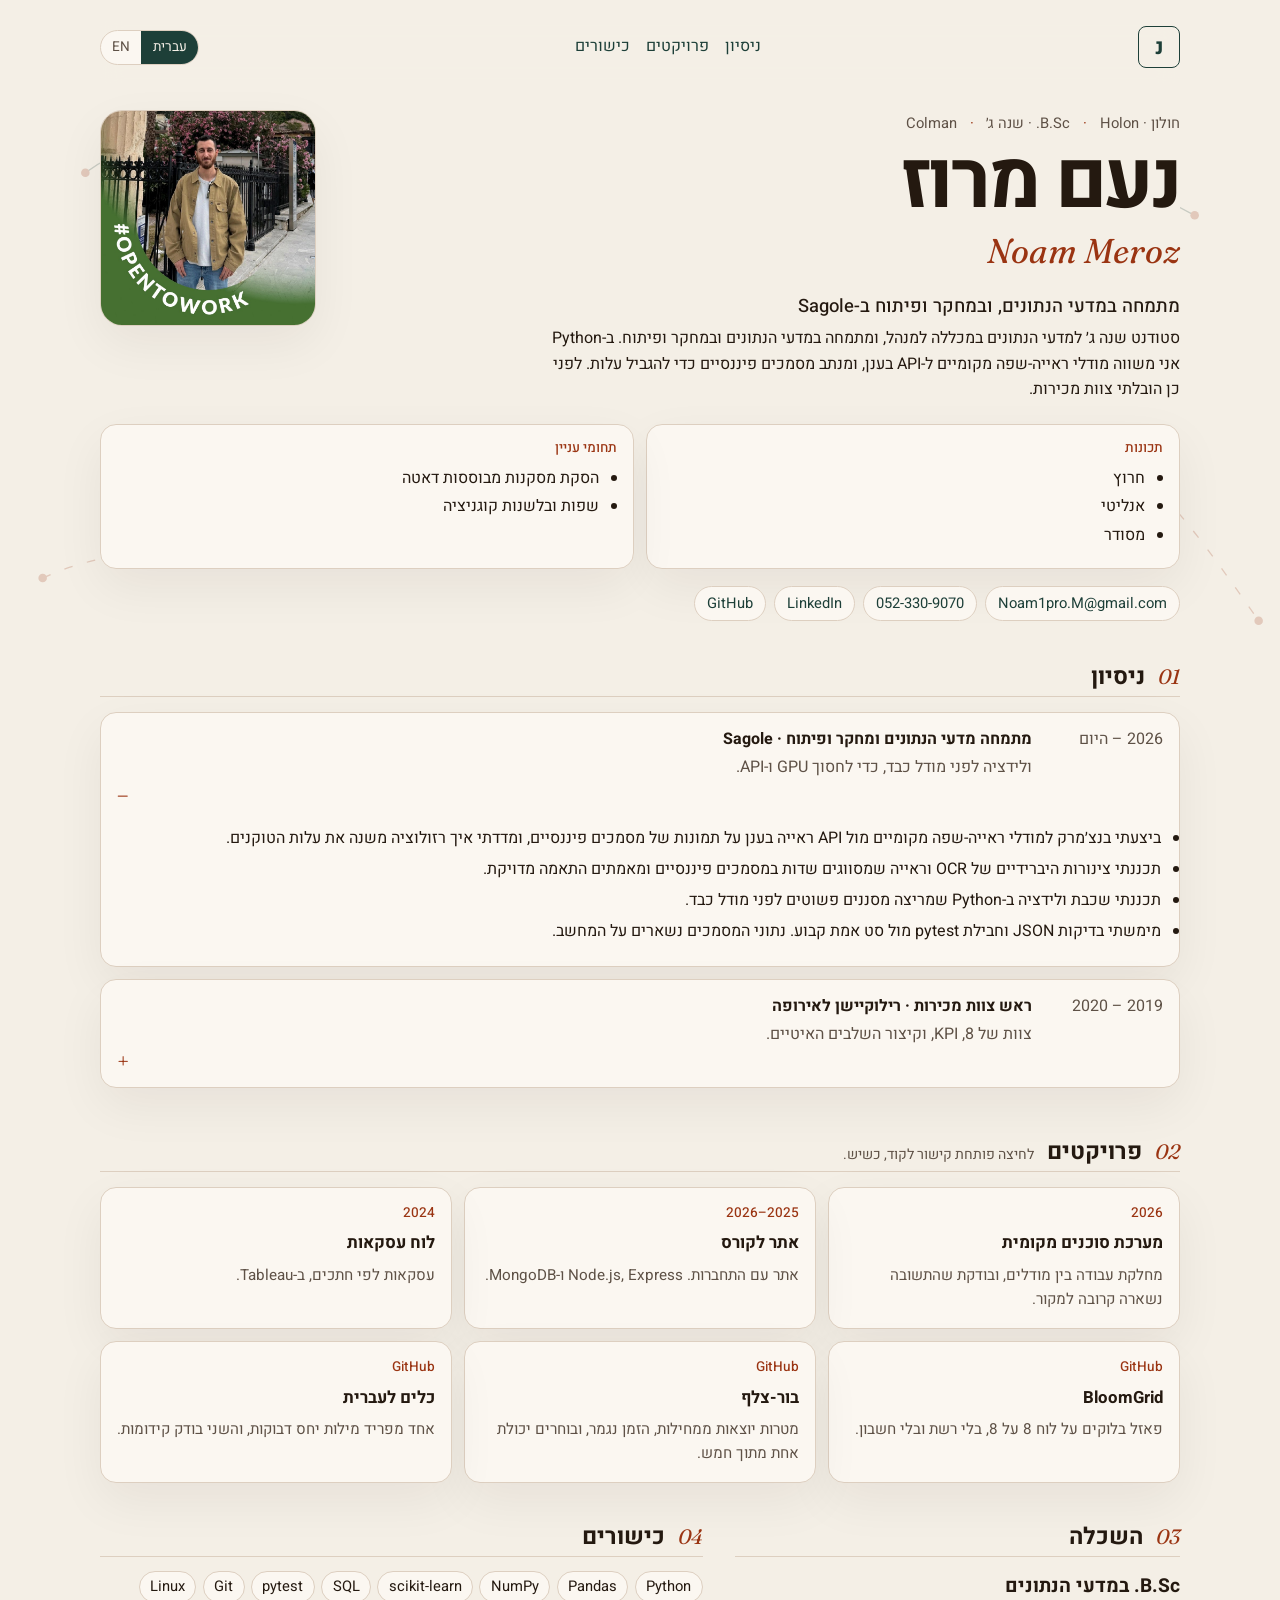
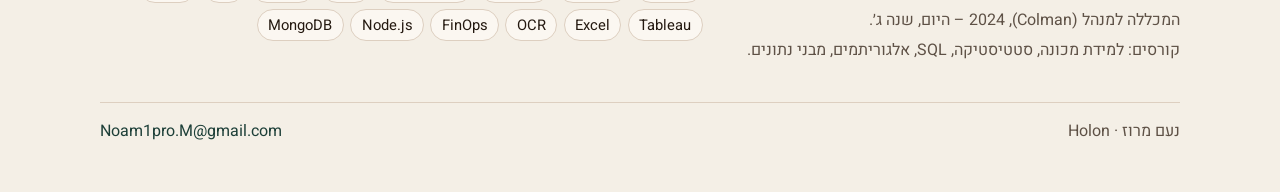
==== index.html @ d0cc4f6e "Say what each project is, in one plain sentence. Co-authored-by: Cursor <cursoragent@cursor.com>" ====
<!DOCTYPE html>
<html lang="he" dir="rtl">
<head>
  <meta charset="utf-8">
  <meta name="viewport" content="width=device-width, initial-scale=1">
  <title>נעם מרוז · Noam Meroz</title>
  <meta name="description" content="נעם מרוז, סטודנט שנה ג׳ למדעי הנתונים במכללה למנהל. מתמחה במדעי הנתונים ובמחקר ופיתוח ב-Sagole.">
  <link rel="preconnect" href="https://fonts.googleapis.com">
  <link rel="preconnect" href="https://fonts.gstatic.com" crossorigin>
  <link href="https://fonts.googleapis.com/css2?family=Fraunces:ital,opsz,wght@0,9..144,560;0,9..144,680;1,9..144,520&family=Heebo:wght@400;500;700&display=swap" rel="stylesheet">
  <link rel="stylesheet" href="site.css?v=11">
</head>
<body>
  <svg class="field" viewBox="0 0 1200 800" aria-hidden="true">
    <g fill="none" stroke="#1d3f38" stroke-width="1.2">
      <path d="M80 140 C 220 40, 340 220, 520 120 S 860 40, 1120 180"/>
      <path class="flow" d="M40 520 C 260 420, 480 680, 740 500 S 1040 360, 1180 560"/>
      <path d="M180 700 C 360 620, 540 760, 780 640"/>
    </g>
    <g fill="#9a3412">
      <circle cx="80" cy="140" r="4"/>
      <circle cx="520" cy="120" r="5"/>
      <circle cx="1120" cy="180" r="4"/>
      <circle cx="40" cy="520" r="4"/>
      <circle cx="740" cy="500" r="6"/>
      <circle cx="1180" cy="560" r="4"/>
      <circle cx="780" cy="640" r="4"/>
    </g>
  </svg>

  <div class="sheet">
    <header class="top">
      <a class="mark" href="#top" aria-label="נעם מרוז">נ</a>
      <nav>
        <a href="#work" data-he>ניסיון</a>
        <a href="#work" data-en>Experience</a>
        <a href="#projects" data-he>פרויקטים</a>
        <a href="#projects" data-en>Projects</a>
        <a href="#skills" data-he>כישורים</a>
        <a href="#skills" data-en>Skills</a>
      </nav>
      <div class="lang" role="group" aria-label="שפה">
        <button type="button" data-set-lang="he" aria-pressed="true">עברית</button>
        <button type="button" data-set-lang="en" aria-pressed="false">EN</button>
      </div>
    </header>

    <main id="top">
      <section class="hero">
        <div class="hero-top">
          <div class="identity">
            <p class="eyebrow"><span>חולון · Holon</span><span>B.Sc. · שנה ג׳</span><span>Colman</span></p>
            <h1>נעם מרוז</h1>
            <p class="latin">Noam Meroz</p>
            <p class="role" data-he>מתמחה במדעי הנתונים, ובמחקר ופיתוח ב-Sagole</p>
            <p class="role" data-en>Data Science intern, and R&amp;D intern at Sagole</p>
          </div>
          <img class="portrait" src="portrait.png" alt="נעם מרוז">
        </div>
        <p class="summary" data-he>סטודנט שנה ג׳ למדעי הנתונים במכללה למנהל, ומתמחה במדעי הנתונים ובמחקר ופיתוח. ב-Python אני משווה מודלי ראייה-שפה מקומיים ל-API בענן, ומנתב מסמכים פיננסיים כדי להגביל עלות. לפני כן הובלתי צוות מכירות.</p>
        <p class="summary" data-en>Third-year B.Sc. Data Science student at Colman. I intern in data science and in R&amp;D at Sagole. I compare local vision-language models with cloud APIs and route financial documents to limit cost. I previously led a sales team.</p>
        <div class="focus">
          <div>
            <p class="tag" data-he>תכונות</p>
            <p class="tag" data-en>Strengths</p>
            <ul>
              <li data-he>חרוץ</li>
              <li data-en>Diligent</li>
              <li data-he>אנליטי</li>
              <li data-en>Analytical</li>
              <li data-he>מסודר</li>
              <li data-en>Organized</li>
            </ul>
          </div>
          <div>
            <p class="tag" data-he>תחומי עניין</p>
            <p class="tag" data-en>Interests</p>
            <ul>
              <li data-he>הסקת מסקנות מבוססות דאטה</li>
              <li data-en>Drawing conclusions from data</li>
              <li data-he>שפות ובלשנות קוגניציה</li>
              <li data-en>Languages and cognition</li>
            </ul>
          </div>
        </div>
        <p class="contact">
          <a class="pill" href="mailto:Noam1pro.M@gmail.com">Noam1pro.M@gmail.com</a>
          <a class="pill" href="tel:+972523309070" dir="ltr">052-330-9070</a>
          <a class="pill" href="https://www.linkedin.com/in/noam-meroz-19a518384">LinkedIn</a>
          <a class="pill" href="https://github.com/noam2177">GitHub</a>
        </p>
      </section>

      <section id="work">
        <header class="sec-head">
          <p class="num">01</p>
          <h2 data-he>ניסיון</h2>
          <h2 data-en>Experience</h2>
        </header>

        <details class="job" open>
          <summary>
            <span class="when">2026 – <span data-he>היום</span><span data-en>now</span></span>
            <span class="job-title" data-he>מתמחה מדעי הנתונים ומחקר ופיתוח · Sagole</span>
            <span class="job-title" data-en>Data Science and R&amp;D Intern · Sagole</span>
            <span class="peek" data-he>ולידציה לפני מודל כבד, כדי לחסוך GPU ו-API.</span>
            <span class="peek" data-en>Plain filters before a heavier model, to cut GPU and API cost.</span>
          </summary>
          <ul data-he>
            <li>ביצעתי בנצ׳מרק למודלי ראייה-שפה מקומיים מול API ראייה בענן על תמונות של מסמכים פיננסיים, ומדדתי איך רזולוציה משנה את עלות הטוקנים.</li>
            <li>תכננתי צינורות היברידיים של OCR וראייה שמסווגים שדות במסמכים פיננסיים ומאמתים התאמה מדויקת.</li>
            <li>תכננתי שכבת ולידציה ב-Python שמריצה מסננים פשוטים לפני מודל כבד.</li>
            <li>מימשתי בדיקות JSON וחבילת pytest מול סט אמת קבוע. נתוני המסמכים נשארים על המחשב.</li>
          </ul>
          <ul data-en>
            <li>Benchmarked local vision-language models against cloud vision APIs on financial-document images, and measured how resolution changes token cost.</li>
            <li>Built hybrid OCR and vision pipelines that classify fields and check them for an exact match.</li>
            <li>Built a Python validation layer so plain filters run before a heavier model.</li>
            <li>Added JSON checks and a pytest suite against a fixed ground-truth set. Document data stays on the machine.</li>
          </ul>
        </details>

        <details class="job">
          <summary>
            <span class="when">2019 – 2020</span>
            <span class="job-title" data-he>ראש צוות מכירות · רילוקיישן לאירופה</span>
            <span class="job-title" data-en>Sales Team Lead · EU relocation</span>
            <span class="peek" data-he>צוות של 8, KPI, וקיצור השלבים האיטיים.</span>
            <span class="peek" data-en>Eight people, KPIs, and a shorter slow path.</span>
          </summary>
          <ul data-he>
            <li>ניהלתי צוות של 8 אנשים במשמרות יומיות, בהעברות משמרת ובמעקב KPI.</li>
            <li>ניתחתי נתוני מכירות ותפוקה, זיהיתי את השלבים האיטיים, וקיצרתי את תהליך העבודה.</li>
          </ul>
          <ul data-en>
            <li>Directed an 8-person team through daily shifts, handoffs, and KPI tracking.</li>
            <li>Analyzed sales and throughput, found the slow steps, and shortened the workflow.</li>
          </ul>
        </details>
      </section>

      <section id="projects">
        <header class="sec-head">
          <p class="num">02</p>
          <h2 data-he>פרויקטים</h2>
          <h2 data-en>Projects</h2>
          <p class="hint" data-he>לחיצה פותחת קישור לקוד, כשיש.</p>
          <p class="hint" data-en>A click opens the code link, when there is one.</p>
        </header>
        <div class="cards">
          <button type="button" class="tile" data-kicker="2026" data-title-he="מערכת סוכנים מקומית" data-title-en="Local agent system" data-body-he="מערכת שמחלקת עבודה בין מודלים מקומיים, ובודקת אם התשובה נשארה קרובה למקור." data-body-en="A system that splits work across local models, and checks that the answer stays close to the source.">
            <span class="tag">2026</span>
            <span class="tile-title" data-he>מערכת סוכנים מקומית</span>
            <span class="tile-title" data-en>Local agent system</span>
            <span class="tile-line" data-he>מחלקת עבודה בין מודלים, ובודקת שהתשובה נשארה קרובה למקור.</span>
            <span class="tile-line" data-en>Splits work across models, and checks the answer against the source.</span>
          </button>
          <button type="button" class="tile" data-kicker="2025–2026" data-title-he="אתר לקורס" data-title-en="Course website" data-body-he="אתר לקורס, עם התחברות של משתמש. בנוי ב-Node.js, Express ו-MongoDB." data-body-en="A course website with user login, built in Node.js, Express, and MongoDB.">
            <span class="tag">2025–2026</span>
            <span class="tile-title" data-he>אתר לקורס</span>
            <span class="tile-title" data-en>Course website</span>
            <span class="tile-line" data-he>אתר עם התחברות. Node.js, Express ו-MongoDB.</span>
            <span class="tile-line" data-en>A site with login. Node.js, Express, and MongoDB.</span>
          </button>
          <button type="button" class="tile" data-kicker="2024" data-title-he="לוח עסקאות" data-title-en="Transactions board" data-body-he="לוח Tableau שמציג עסקאות לפי חתכים, לא רק סכום אחד." data-body-en="A Tableau board that shows transactions by slice, not only one total.">
            <span class="tag">2024</span>
            <span class="tile-title" data-he>לוח עסקאות</span>
            <span class="tile-title" data-en>Transactions board</span>
            <span class="tile-line" data-he>עסקאות לפי חתכים, ב-Tableau.</span>
            <span class="tile-line" data-en>Transactions by slice, in Tableau.</span>
          </button>
          <button type="button" class="tile" data-kicker="GitHub" data-href="https://github.com/noam2177/bloomgrid" data-title-he="BloomGrid" data-title-en="BloomGrid" data-body-he="פאזל של בלוקים על לוח 8 על 8. רץ בלי רשת ובלי חשבון." data-body-en="A block puzzle on an 8 by 8 board. It runs without a network and without an account.">
            <span class="tag">GitHub</span>
            <span class="tile-title">BloomGrid</span>
            <span class="tile-line" data-he>פאזל בלוקים על לוח 8 על 8, בלי רשת ובלי חשבון.</span>
            <span class="tile-line" data-en>An 8 by 8 block puzzle, with no network and no account.</span>
          </button>
          <button type="button" class="tile" data-kicker="GitHub" data-href="https://github.com/noam2177/sniper-burrow" data-title-he="בור-צלף" data-title-en="Sniper Burrow" data-body-he="משחק ירי. מטרות יוצאות ממחילות, הזמן נגמר, ובוחרים יכולת אחת מתוך חמש." data-body-en="A shooting game. Targets come out of holes, time runs out, and you pick one ability out of five.">
            <span class="tag">GitHub</span>
            <span class="tile-title" data-he>בור-צלף</span>
            <span class="tile-title" data-en>Sniper Burrow</span>
            <span class="tile-line" data-he>מטרות יוצאות ממחילות, הזמן נגמר, ובוחרים יכולת אחת מתוך חמש.</span>
            <span class="tile-line" data-en>Targets leave holes, time runs out, then you pick one of five abilities.</span>
          </button>
          <button type="button" class="tile" data-kicker="GitHub" data-href="https://github.com/noam2177/he-segment" data-title-he="כלים לעברית" data-title-en="Hebrew tools" data-body-he="שני כלים קטנים. אחד מפריד מילות יחס שדבוקות למילה, והשני בודק קידומות." data-body-en="Two small tools. One splits prepositions stuck to a word, and the other checks prefixes." data-href2="https://github.com/noam2177/he-nlp">
            <span class="tag">GitHub</span>
            <span class="tile-title" data-he>כלים לעברית</span>
            <span class="tile-title" data-en>Hebrew tools</span>
            <span class="tile-line" data-he>אחד מפריד מילות יחס דבוקות, והשני בודק קידומות.</span>
            <span class="tile-line" data-en>One splits attached prepositions, and the other checks prefixes.</span>
          </button>
        </div>
      </section>

      <section id="skills" class="split">
        <div>
          <header class="sec-head">
            <p class="num">03</p>
            <h2 data-he>השכלה</h2>
            <h2 data-en>Education</h2>
          </header>
          <h3 class="plain">B.Sc. <span data-he>במדעי הנתונים</span><span data-en>Data Science</span></h3>
          <p class="muted" data-he>המכללה למנהל (Colman), 2024 – היום, שנה ג׳.</p>
          <p class="muted" data-en>College of Management (Colman), 2024 – present, year 3.</p>
          <p class="muted" data-he>קורסים: למידת מכונה, סטטיסטיקה, SQL, אלגוריתמים, מבני נתונים.</p>
          <p class="muted" data-en>Coursework: Machine Learning, Statistics, SQL, Algorithms, Data Structures.</p>
        </div>
        <div>
          <header class="sec-head">
            <p class="num">04</p>
            <h2 data-he>כישורים</h2>
            <h2 data-en>Skills</h2>
          </header>
          <div class="pills">
            <span>Python</span><span>Pandas</span><span>NumPy</span><span>scikit-learn</span><span>SQL</span>
            <span>pytest</span><span>Git</span><span>Linux</span><span>Tableau</span><span>Excel</span>
            <span>OCR</span><span>FinOps</span><span>Node.js</span><span>MongoDB</span>
          </div>
        </div>
      </section>
    </main>

    <footer>
      <p>נעם מרוז · Holon</p>
      <p><a href="mailto:Noam1pro.M@gmail.com">Noam1pro.M@gmail.com</a></p>
    </footer>
  </div>

  <dialog id="detail">
    <form method="dialog">
      <button class="close" id="detail-close" value="cancel">סגור</button>
    </form>
    <p class="tag" id="detail-kicker"></p>
    <h3 id="detail-title"></h3>
    <p id="detail-body"></p>
    <p class="detail-links">
      <a id="detail-link" href="" hidden data-he>לקוד</a>
      <a id="detail-link-en" href="" hidden data-en>Code</a>
      <a id="detail-link2" href="" hidden>he-nlp</a>
    </p>
  </dialog>
  <script src="site.js?v=5"></script>
</body>
</html>
---- site.css ----
:root {
  --ink: #241910;
  --muted: #5e5146;
  --line: #ddcfc0;
  --paper: #f4efe6;
  --card: #fbf7f1;
  --signal: #9a3412;
  --pine: #1d3f38;
  --shadow: 0 18px 50px rgba(36, 25, 16, 0.06);
  color-scheme: light;
}

* { box-sizing: border-box; }

html { scroll-behavior: smooth; }

body {
  margin: 0;
  color: var(--ink);
  background: var(--paper);
  font-family: Heebo, "Segoe UI", "Arial Hebrew", sans-serif;
  line-height: 1.6;
}

html[lang="he"] [data-en] { display: none !important; }
html[lang="en"] [data-he] { display: none !important; }

.field {
  position: fixed;
  inset: 0;
  width: 100%;
  height: 100%;
  z-index: 0;
  pointer-events: none;
  opacity: 0.2;
}

.flow {
  stroke: #9a3412;
  stroke-dasharray: 8 14;
  animation: drift 18s linear infinite;
}

@keyframes drift {
  to { stroke-dashoffset: -220; }
}

.sheet {
  position: relative;
  z-index: 1;
  width: min(1080px, calc(100% - 2rem));
  margin: 0 auto;
  padding: 1.25rem 0 3rem;
  background: var(--paper);
}

.top {
  display: flex;
  align-items: center;
  justify-content: space-between;
  gap: 1rem;
  padding: 0.4rem 0 1rem;
  position: sticky;
  top: 0;
  background: color-mix(in srgb, var(--paper) 88%, transparent);
  backdrop-filter: blur(10px);
  z-index: 2;
}

.mark {
  width: 42px;
  height: 42px;
  display: grid;
  place-items: center;
  border: 1.5px solid currentColor;
  border-radius: 8px;
  color: var(--pine);
  font-weight: 700;
  font-size: 1.35rem;
  line-height: 1;
  text-decoration: none;
  flex: none;
}

nav { display: flex; gap: 1rem; flex-wrap: wrap; }

nav a, footer a, .detail-links a {
  color: var(--pine);
  text-decoration: none;
  border-bottom: 1px solid transparent;
}

nav a:hover, footer a:hover, .detail-links a:hover, a:focus-visible, button:focus-visible {
  border-bottom-color: var(--signal);
  outline: none;
}

.lang {
  display: flex;
  border: 1px solid var(--line);
  border-radius: 999px;
  overflow: hidden;
  background: var(--card);
  flex: none;
}

.lang button {
  border: 0;
  background: transparent;
  color: var(--muted);
  font: inherit;
  font-size: 0.85rem;
  padding: 0.35rem 0.7rem;
  cursor: pointer;
}

.lang button[aria-pressed="true"] {
  background: var(--pine);
  color: #f6f1e8;
}

.hero { padding: 1.6rem 0 0.4rem; }

.hero-top {
  display: grid;
  grid-template-columns: minmax(0, 1fr) 13.5rem;
  gap: 2rem;
  align-items: start;
}

.identity { padding-top: 0.15rem; }

.portrait {
  width: 13.5rem;
  height: auto;
  display: block;
  border-radius: 22px;
  border: 1px solid var(--line);
  box-shadow: var(--shadow);
}

.hero > * {
  animation: rise 0.55s ease both;
}

.hero > *:nth-child(2) { animation-delay: 0.04s; }
.hero > *:nth-child(3) { animation-delay: 0.08s; }
.hero > *:nth-child(4) { animation-delay: 0.12s; }
.hero > *:nth-child(5) { animation-delay: 0.16s; }
.focus > div:nth-child(1) { animation-delay: 0.2s; }
.focus > div:nth-child(2) { animation-delay: 0.28s; }

@keyframes rise {
  from { opacity: 0; transform: translateY(12px); }
  to { opacity: 1; transform: none; }
}

.eyebrow {
  display: flex;
  flex-wrap: wrap;
  gap: 0.45rem 0.8rem;
  margin: 0 0 0.6rem;
  color: var(--muted);
  font-size: 0.92rem;
}

.eyebrow span + span::before {
  content: "·";
  margin-inline-end: 0.8rem;
  color: var(--signal);
}

h1 {
  margin: 0;
  font-size: clamp(3rem, 7vw, 5rem);
  line-height: 0.92;
  font-weight: 700;
  letter-spacing: -0.04em;
}

.latin {
  margin: 0.25rem 0 0;
  font-family: Fraunces, Georgia, serif;
  font-style: italic;
  font-size: clamp(1.5rem, 3vw, 2.15rem);
  color: var(--signal);
}

.role { margin: 0.85rem 0 0; font-size: 1.15rem; font-weight: 500; }

.summary { margin: 0; max-width: 40rem; }

.focus {
  display: grid;
  grid-template-columns: 1fr 1fr;
  gap: 0.8rem;
  margin: 1.3rem 0 0;
}

.focus > div {
  background: var(--card);
  border: 1px solid var(--line);
  border-radius: 16px;
  padding: 0.85rem 1rem 1rem;
  box-shadow: var(--shadow);
  animation: rise 0.55s ease both;
}

.focus ul { margin: 0.35rem 0 0; padding-inline-start: 1.1rem; }
.focus li { margin: 0.2rem 0; }

.contact { display: flex; flex-wrap: wrap; gap: 0.5rem; margin: 1.1rem 0 0; }

.pill {
  color: var(--pine);
  text-decoration: none;
  border: 1px solid var(--line);
  background: var(--card);
  border-radius: 999px;
  padding: 0.28rem 0.75rem;
  font-size: 0.92rem;
  transition: transform 0.18s ease, border-color 0.18s ease;
}

.pill:hover { transform: translateY(-2px); border-color: var(--pine); }

section { padding: 2rem 0 0.2rem; }

.sec-head {
  display: flex;
  align-items: baseline;
  gap: 0.8rem;
  border-bottom: 1px solid var(--line);
  margin-bottom: 0.9rem;
}

.num {
  margin: 0;
  font-family: Fraunces, Georgia, serif;
  font-style: italic;
  color: var(--signal);
  font-size: 1.3rem;
}

h2 { margin: 0; font-size: 1.45rem; }
h3 { margin: 0 0 0.4rem; font-size: 1.2rem; }

.hint { margin: 0 0 0 auto; color: var(--muted); font-size: 0.88rem; }

.job {
  border: 1px solid var(--line);
  border-radius: 16px;
  background: var(--card);
  margin: 0 0 0.7rem;
  box-shadow: var(--shadow);
}

.job summary {
  display: grid;
  grid-template-columns: 7.2rem 1fr;
  gap: 0.15rem 1rem;
  padding: 0.9rem 1rem;
  cursor: pointer;
  list-style: none;
}

.job summary::-webkit-details-marker { display: none; }

.job summary::after {
  content: "+";
  grid-column: 2;
  justify-self: end;
  color: var(--signal);
  font-family: Fraunces, Georgia, serif;
  font-size: 1.4rem;
  line-height: 1;
}

.job[open] summary::after { content: "–"; }

.when { color: var(--muted); grid-row: 1 / span 2; }
.job-title { font-weight: 700; }
.peek { color: var(--muted); }

.job[open] ul { animation: rise 0.28s ease; }
.job ul { margin: 0; padding: 0 1.1rem 1rem 1.4rem; }
.job li { margin: 0.35rem 0; }

.cards {
  display: grid;
  grid-template-columns: repeat(3, minmax(0, 1fr));
  gap: 0.75rem;
}

.tile {
  text-align: inherit;
  font: inherit;
  color: inherit;
  background: var(--card);
  border: 1px solid var(--line);
  border-radius: 16px;
  padding: 0.95rem 1rem 1.05rem;
  min-height: 7.2rem;
  box-shadow: var(--shadow);
  cursor: pointer;
  display: flex;
  flex-direction: column;
  align-items: flex-start;
  gap: 0.35rem;
  transition: transform 0.18s ease, border-color 0.18s ease;
}

.tile:hover, .tile:focus-visible {
  transform: translateY(-4px);
  border-color: var(--pine);
}

.tag { margin: 0; color: var(--signal); font-size: 0.85rem; font-weight: 500; }
.tile-title { font-weight: 700; font-size: 1.05rem; }
.tile-line { color: var(--muted); font-size: 0.95rem; }

.split {
  display: grid;
  grid-template-columns: 0.85fr 1.15fr;
  gap: 2rem;
}

.plain { margin-top: 0.2rem; }
.muted { color: var(--muted); margin: 0.25rem 0 0; }

.pills { display: flex; flex-wrap: wrap; gap: 0.4rem; }
.pills span {
  border: 1px solid var(--line);
  border-radius: 999px;
  padding: 0.2rem 0.65rem;
  background: var(--card);
  color: var(--ink);
  font-size: 0.92rem;
}

dialog {
  border: 1px solid var(--line);
  border-radius: 18px;
  padding: 1.1rem 1.2rem 1.2rem;
  width: min(32rem, calc(100% - 2rem));
  background: var(--card);
  color: var(--ink);
  box-shadow: 0 24px 70px rgba(36, 25, 16, 0.18);
}

dialog::backdrop { background: rgba(36, 25, 16, 0.28); }

dialog form { margin: 0; display: flex; justify-content: flex-end; }

.close {
  border: 0;
  background: transparent;
  font: inherit;
  color: var(--signal);
  cursor: pointer;
}

.detail-links { display: flex; gap: 1rem; margin: 0.8rem 0 0; }

footer {
  display: flex;
  justify-content: space-between;
  gap: 1rem;
  flex-wrap: wrap;
  margin-top: 2.2rem;
  padding-top: 1rem;
  border-top: 1px solid var(--line);
  color: var(--muted);
}

footer p { margin: 0; }

@media (max-width: 800px) {
  .focus, .cards, .split, .hero-top { grid-template-columns: 1fr; }
  .portrait { width: min(16rem, 72%); }
  .job summary { grid-template-columns: 1fr; }
  .when { grid-row: auto; }
  .job summary::after { grid-column: 1; }
  h1 { font-size: 3.1rem; }
  .top { position: static; flex-wrap: wrap; }
  .hint { margin: 0; }
}

@media (prefers-reduced-motion: reduce) {
  *, *::before, *::after {
    animation: none !important;
    transition: none !important;
  }
}
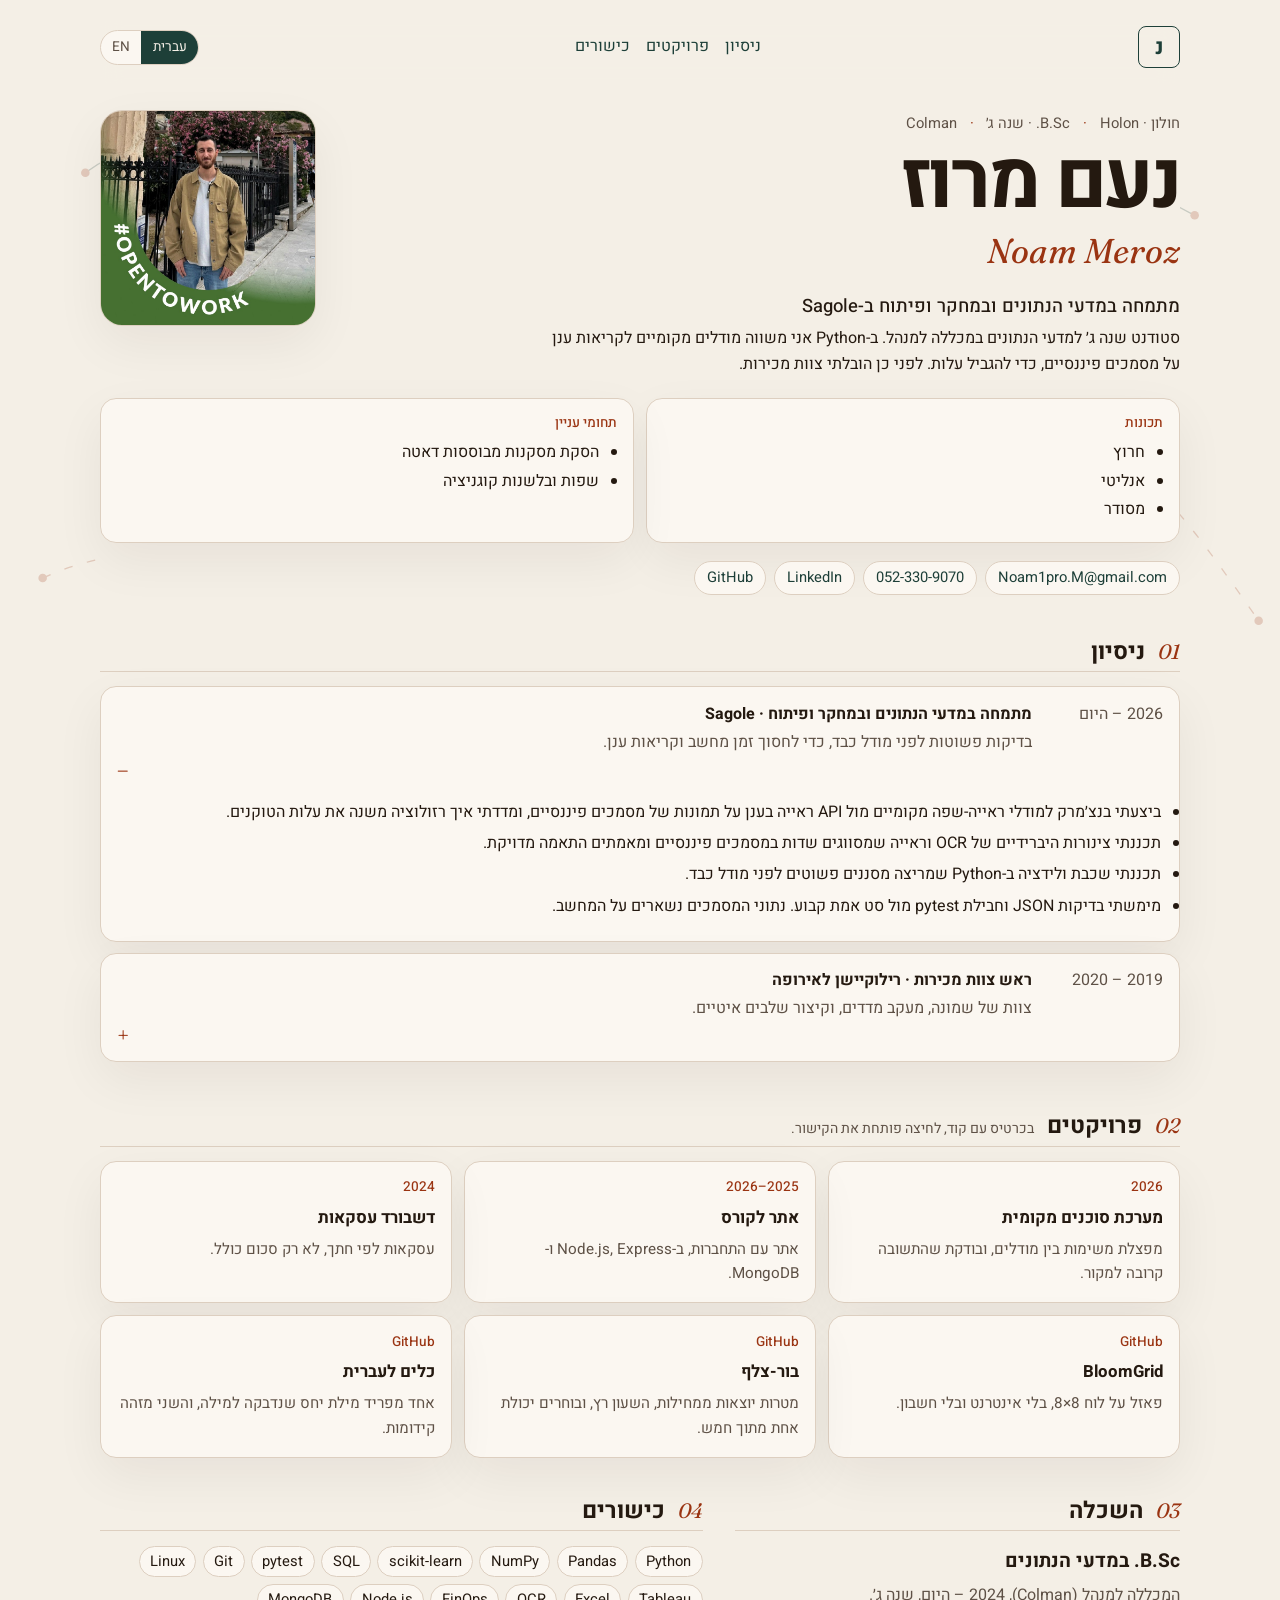
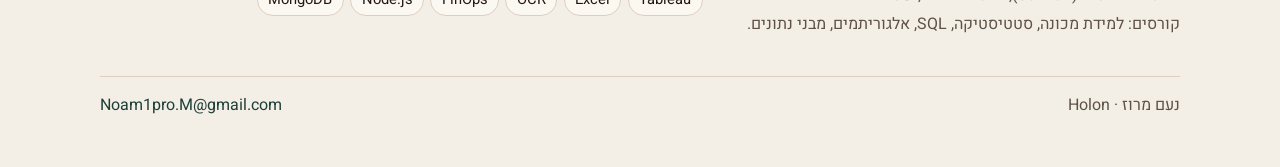
==== commit cbfff7f1: "Smooth the awkward sentences on the personal page. Co-authored-by: Cursor <cursoragent@cursor.com>" ====
--- a/index.html
+++ b/index.html
@@ -52,13 +52,13 @@
             <p class="eyebrow"><span>חולון · Holon</span><span>B.Sc. · שנה ג׳</span><span>Colman</span></p>
             <h1>נעם מרוז</h1>
             <p class="latin">Noam Meroz</p>
-            <p class="role" data-he>מתמחה במדעי הנתונים, ובמחקר ופיתוח ב-Sagole</p>
-            <p class="role" data-en>Data Science intern, and R&amp;D intern at Sagole</p>
+            <p class="role" data-he>מתמחה במדעי הנתונים ובמחקר ופיתוח ב-Sagole</p>
+            <p class="role" data-en>Data science and R&amp;D intern at Sagole</p>
           </div>
           <img class="portrait" src="portrait.png" alt="נעם מרוז">
         </div>
-        <p class="summary" data-he>סטודנט שנה ג׳ למדעי הנתונים במכללה למנהל, ומתמחה במדעי הנתונים ובמחקר ופיתוח. ב-Python אני משווה מודלי ראייה-שפה מקומיים ל-API בענן, ומנתב מסמכים פיננסיים כדי להגביל עלות. לפני כן הובלתי צוות מכירות.</p>
-        <p class="summary" data-en>Third-year B.Sc. Data Science student at Colman. I intern in data science and in R&amp;D at Sagole. I compare local vision-language models with cloud APIs and route financial documents to limit cost. I previously led a sales team.</p>
+        <p class="summary" data-he>סטודנט שנה ג׳ למדעי הנתונים במכללה למנהל. ב-Python אני משווה מודלים מקומיים לקריאות ענן על מסמכים פיננסיים, כדי להגביל עלות. לפני כן הובלתי צוות מכירות.</p>
+        <p class="summary" data-en>Third-year data science student at the College of Management. In Python I compare local models with cloud calls on financial documents, to limit cost. Before that I led a sales team.</p>
         <div class="focus">
           <div>
             <p class="tag" data-he>תכונות</p>
@@ -101,10 +101,10 @@
         <details class="job" open>
           <summary>
             <span class="when">2026 – <span data-he>היום</span><span data-en>now</span></span>
-            <span class="job-title" data-he>מתמחה מדעי הנתונים ומחקר ופיתוח · Sagole</span>
-            <span class="job-title" data-en>Data Science and R&amp;D Intern · Sagole</span>
-            <span class="peek" data-he>ולידציה לפני מודל כבד, כדי לחסוך GPU ו-API.</span>
-            <span class="peek" data-en>Plain filters before a heavier model, to cut GPU and API cost.</span>
+            <span class="job-title" data-he>מתמחה במדעי הנתונים ובמחקר ופיתוח · Sagole</span>
+            <span class="job-title" data-en>Data science and R&amp;D intern · Sagole</span>
+            <span class="peek" data-he>בדיקות פשוטות לפני מודל כבד, כדי לחסוך זמן מחשב וקריאות ענן.</span>
+            <span class="peek" data-en>Simple checks before a heavier model, to save compute and cloud calls.</span>
           </summary>
           <ul data-he>
             <li>ביצעתי בנצ׳מרק למודלי ראייה-שפה מקומיים מול API ראייה בענן על תמונות של מסמכים פיננסיים, ומדדתי איך רזולוציה משנה את עלות הטוקנים.</li>
@@ -125,8 +125,8 @@
             <span class="when">2019 – 2020</span>
             <span class="job-title" data-he>ראש צוות מכירות · רילוקיישן לאירופה</span>
             <span class="job-title" data-en>Sales Team Lead · EU relocation</span>
-            <span class="peek" data-he>צוות של 8, KPI, וקיצור השלבים האיטיים.</span>
-            <span class="peek" data-en>Eight people, KPIs, and a shorter slow path.</span>
+            <span class="peek" data-he>צוות של שמונה, מעקב מדדים, וקיצור שלבים איטיים.</span>
+            <span class="peek" data-en>A team of eight, tracked metrics, and a shorter workflow.</span>
           </summary>
           <ul data-he>
             <li>ניהלתי צוות של 8 אנשים במשמרות יומיות, בהעברות משמרת ובמעקב KPI.</li>
@@ -144,50 +144,50 @@
           <p class="num">02</p>
           <h2 data-he>פרויקטים</h2>
           <h2 data-en>Projects</h2>
-          <p class="hint" data-he>לחיצה פותחת קישור לקוד, כשיש.</p>
-          <p class="hint" data-en>A click opens the code link, when there is one.</p>
+          <p class="hint" data-he>בכרטיס עם קוד, לחיצה פותחת את הקישור.</p>
+          <p class="hint" data-en>On a card with code, a click opens the link.</p>
         </header>
         <div class="cards">
-          <button type="button" class="tile" data-kicker="2026" data-title-he="מערכת סוכנים מקומית" data-title-en="Local agent system" data-body-he="מערכת שמחלקת עבודה בין מודלים מקומיים, ובודקת אם התשובה נשארה קרובה למקור." data-body-en="A system that splits work across local models, and checks that the answer stays close to the source.">
+          <button type="button" class="tile" data-kicker="2026" data-title-he="מערכת סוכנים מקומית" data-title-en="Local agent system" data-body-he="מערכת מקומית שמפצלת משימות בין מודלים, ובודקת שהתשובה לא התרחקה מהמקור." data-body-en="A local system that splits tasks across models, and checks that the answer did not drift from the source.">
             <span class="tag">2026</span>
             <span class="tile-title" data-he>מערכת סוכנים מקומית</span>
             <span class="tile-title" data-en>Local agent system</span>
-            <span class="tile-line" data-he>מחלקת עבודה בין מודלים, ובודקת שהתשובה נשארה קרובה למקור.</span>
-            <span class="tile-line" data-en>Splits work across models, and checks the answer against the source.</span>
-          </button>
-          <button type="button" class="tile" data-kicker="2025–2026" data-title-he="אתר לקורס" data-title-en="Course website" data-body-he="אתר לקורס, עם התחברות של משתמש. בנוי ב-Node.js, Express ו-MongoDB." data-body-en="A course website with user login, built in Node.js, Express, and MongoDB.">
+            <span class="tile-line" data-he>מפצלת משימות בין מודלים, ובודקת שהתשובה קרובה למקור.</span>
+            <span class="tile-line" data-en>Splits tasks across models, and checks the answer against the source.</span>
+          </button>
+          <button type="button" class="tile" data-kicker="2025–2026" data-title-he="אתר לקורס" data-title-en="Course site" data-body-he="אתר לקורס עם התחברות, ב-Node.js, Express ו-MongoDB." data-body-en="A course site with login, in Node.js, Express, and MongoDB.">
             <span class="tag">2025–2026</span>
             <span class="tile-title" data-he>אתר לקורס</span>
-            <span class="tile-title" data-en>Course website</span>
-            <span class="tile-line" data-he>אתר עם התחברות. Node.js, Express ו-MongoDB.</span>
-            <span class="tile-line" data-en>A site with login. Node.js, Express, and MongoDB.</span>
-          </button>
-          <button type="button" class="tile" data-kicker="2024" data-title-he="לוח עסקאות" data-title-en="Transactions board" data-body-he="לוח Tableau שמציג עסקאות לפי חתכים, לא רק סכום אחד." data-body-en="A Tableau board that shows transactions by slice, not only one total.">
+            <span class="tile-title" data-en>Course site</span>
+            <span class="tile-line" data-he>אתר עם התחברות, ב-Node.js, Express ו-MongoDB.</span>
+            <span class="tile-line" data-en>A site with login, in Node.js, Express, and MongoDB.</span>
+          </button>
+          <button type="button" class="tile" data-kicker="2024" data-title-he="דשבורד עסקאות" data-title-en="Transactions dashboard" data-body-he="דשבורד Tableau לעסקאות, עם מספרים לפי חתך ולא רק סכום כולל." data-body-en="A Tableau dashboard of transactions, with figures by slice and not only one total.">
             <span class="tag">2024</span>
-            <span class="tile-title" data-he>לוח עסקאות</span>
-            <span class="tile-title" data-en>Transactions board</span>
-            <span class="tile-line" data-he>עסקאות לפי חתכים, ב-Tableau.</span>
-            <span class="tile-line" data-en>Transactions by slice, in Tableau.</span>
-          </button>
-          <button type="button" class="tile" data-kicker="GitHub" data-href="https://github.com/noam2177/bloomgrid" data-title-he="BloomGrid" data-title-en="BloomGrid" data-body-he="פאזל של בלוקים על לוח 8 על 8. רץ בלי רשת ובלי חשבון." data-body-en="A block puzzle on an 8 by 8 board. It runs without a network and without an account.">
+            <span class="tile-title" data-he>דשבורד עסקאות</span>
+            <span class="tile-title" data-en>Transactions dashboard</span>
+            <span class="tile-line" data-he>עסקאות לפי חתך, לא רק סכום כולל.</span>
+            <span class="tile-line" data-en>Transactions by slice, not only one total.</span>
+          </button>
+          <button type="button" class="tile" data-kicker="GitHub" data-href="https://github.com/noam2177/bloomgrid" data-title-he="BloomGrid" data-title-en="BloomGrid" data-body-he="פאזל בלוקים על לוח 8×8 ב-Godot. פועל בלי אינטרנט ובלי חשבון." data-body-en="A block puzzle on an 8×8 board in Godot. It works offline and without an account.">
             <span class="tag">GitHub</span>
             <span class="tile-title">BloomGrid</span>
-            <span class="tile-line" data-he>פאזל בלוקים על לוח 8 על 8, בלי רשת ובלי חשבון.</span>
-            <span class="tile-line" data-en>An 8 by 8 block puzzle, with no network and no account.</span>
-          </button>
-          <button type="button" class="tile" data-kicker="GitHub" data-href="https://github.com/noam2177/sniper-burrow" data-title-he="בור-צלף" data-title-en="Sniper Burrow" data-body-he="משחק ירי. מטרות יוצאות ממחילות, הזמן נגמר, ובוחרים יכולת אחת מתוך חמש." data-body-en="A shooting game. Targets come out of holes, time runs out, and you pick one ability out of five.">
+            <span class="tile-line" data-he>פאזל על לוח 8×8, בלי אינטרנט ובלי חשבון.</span>
+            <span class="tile-line" data-en>An 8×8 puzzle, offline and without an account.</span>
+          </button>
+          <button type="button" class="tile" data-kicker="GitHub" data-href="https://github.com/noam2177/sniper-burrow" data-title-he="בור-צלף" data-title-en="Sniper Burrow" data-body-he="משחק כיוון: מטרות יוצאות ממחילות, השעון רץ, ובוחרים יכולת אחת מתוך חמש." data-body-en="An aiming game: targets come out of burrows, the clock runs, and you pick one ability out of five.">
             <span class="tag">GitHub</span>
             <span class="tile-title" data-he>בור-צלף</span>
             <span class="tile-title" data-en>Sniper Burrow</span>
-            <span class="tile-line" data-he>מטרות יוצאות ממחילות, הזמן נגמר, ובוחרים יכולת אחת מתוך חמש.</span>
-            <span class="tile-line" data-en>Targets leave holes, time runs out, then you pick one of five abilities.</span>
-          </button>
-          <button type="button" class="tile" data-kicker="GitHub" data-href="https://github.com/noam2177/he-segment" data-title-he="כלים לעברית" data-title-en="Hebrew tools" data-body-he="שני כלים קטנים. אחד מפריד מילות יחס שדבוקות למילה, והשני בודק קידומות." data-body-en="Two small tools. One splits prepositions stuck to a word, and the other checks prefixes." data-href2="https://github.com/noam2177/he-nlp">
+            <span class="tile-line" data-he>מטרות יוצאות ממחילות, השעון רץ, ובוחרים יכולת אחת מתוך חמש.</span>
+            <span class="tile-line" data-en>Targets leave burrows, the clock runs, and you pick one of five abilities.</span>
+          </button>
+          <button type="button" class="tile" data-kicker="GitHub" data-href="https://github.com/noam2177/he-segment" data-title-he="כלים לעברית" data-title-en="Hebrew tools" data-body-he="שני כלים לעברית. אחד מפריד מילת יחס שנדבקה למילה, והשני מזהה קידומות." data-body-en="Two Hebrew tools. One separates a preposition stuck to a word, and the other finds prefixes." data-href2="https://github.com/noam2177/he-nlp">
             <span class="tag">GitHub</span>
             <span class="tile-title" data-he>כלים לעברית</span>
             <span class="tile-title" data-en>Hebrew tools</span>
-            <span class="tile-line" data-he>אחד מפריד מילות יחס דבוקות, והשני בודק קידומות.</span>
-            <span class="tile-line" data-en>One splits attached prepositions, and the other checks prefixes.</span>
+            <span class="tile-line" data-he>אחד מפריד מילת יחס שנדבקה למילה, והשני מזהה קידומות.</span>
+            <span class="tile-line" data-en>One separates a stuck preposition, and the other finds prefixes.</span>
           </button>
         </div>
       </section>
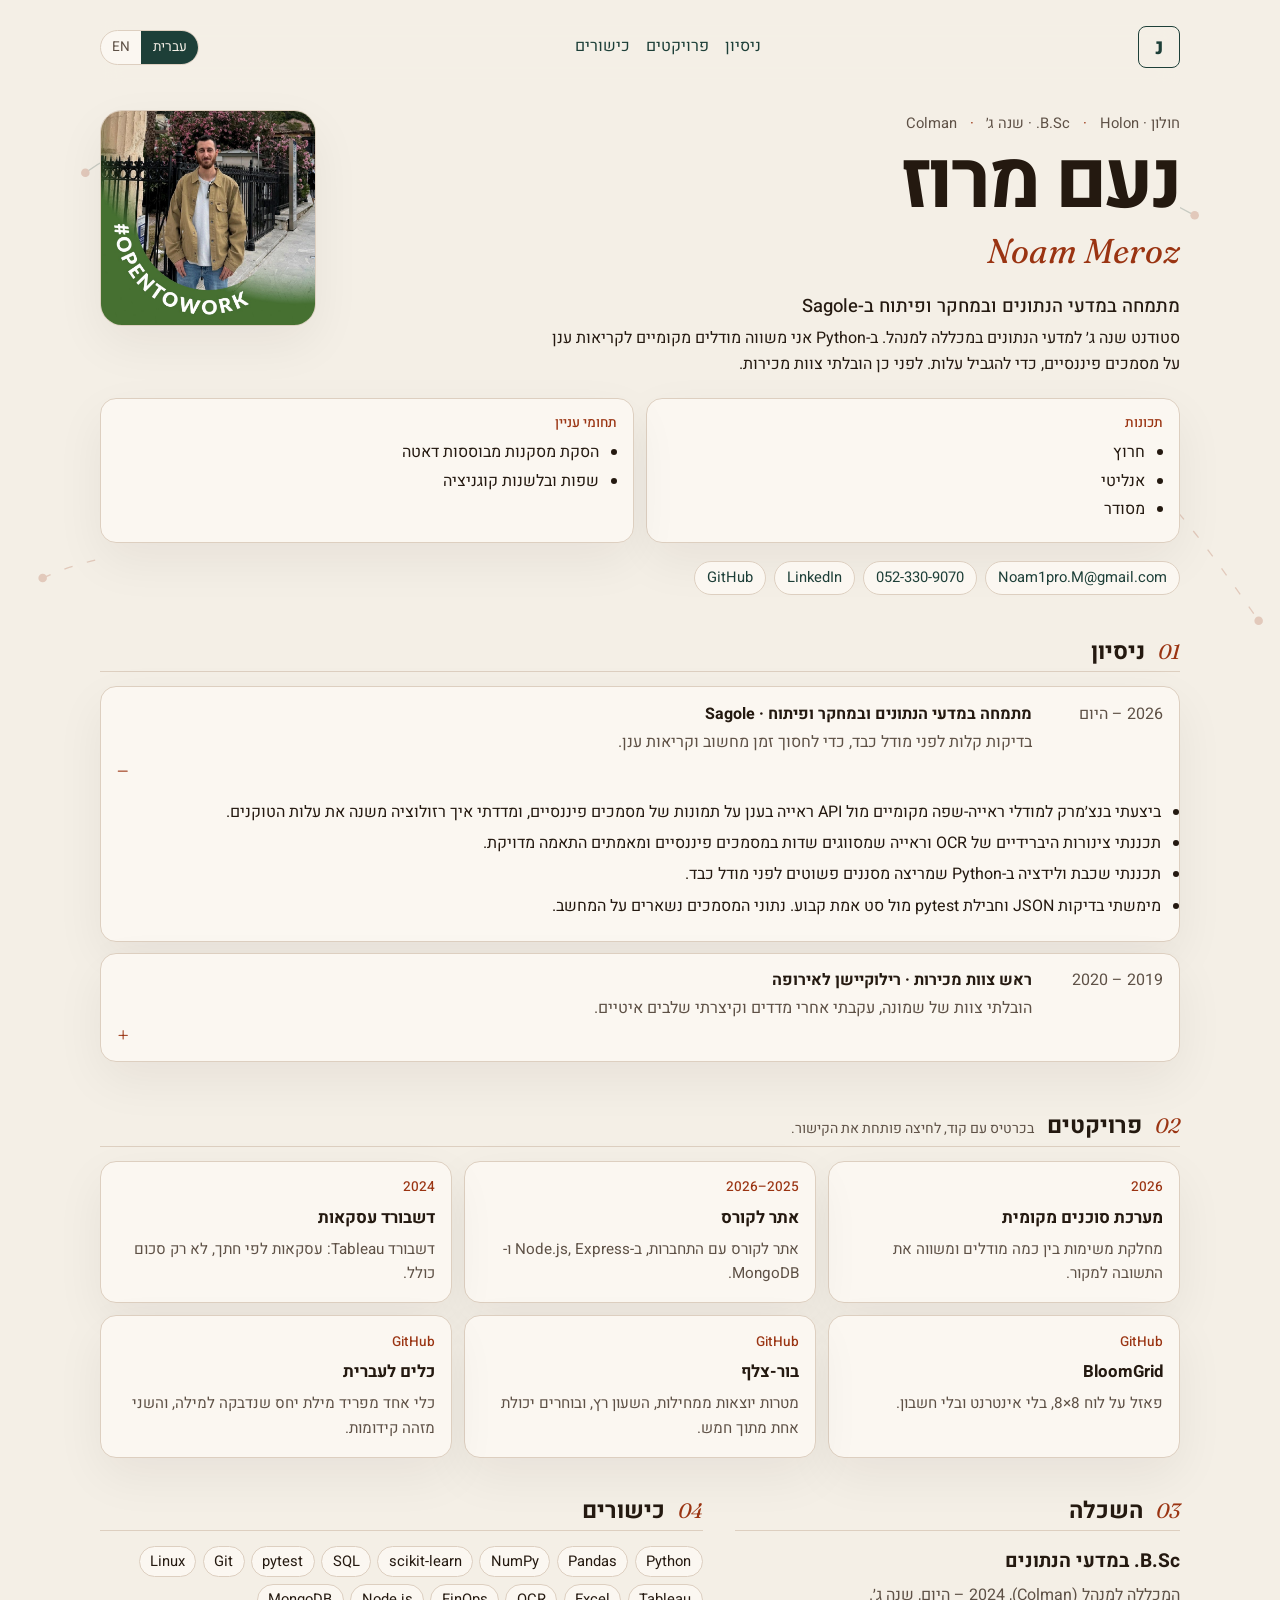
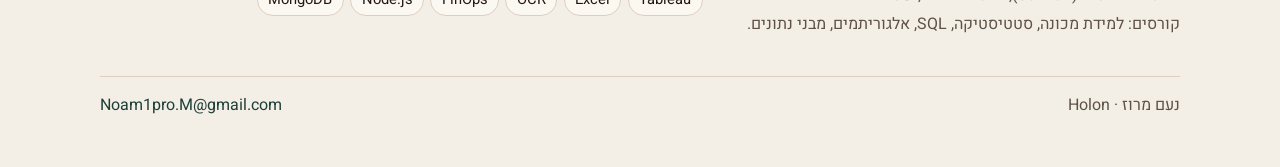
==== commit ed30c5f5: "Clarify the short lines Flash finished, without new facts. Co-authored-by: Cursor <cursoragent@curso" ====
--- a/index.html
+++ b/index.html
@@ -58,7 +58,7 @@
           <img class="portrait" src="portrait.png" alt="נעם מרוז">
         </div>
         <p class="summary" data-he>סטודנט שנה ג׳ למדעי הנתונים במכללה למנהל. ב-Python אני משווה מודלים מקומיים לקריאות ענן על מסמכים פיננסיים, כדי להגביל עלות. לפני כן הובלתי צוות מכירות.</p>
-        <p class="summary" data-en>Third-year data science student at the College of Management. In Python I compare local models with cloud calls on financial documents, to limit cost. Before that I led a sales team.</p>
+        <p class="summary" data-en>Third-year data science student at the College of Management. In Python I compare local models with cloud calls on financial documents, to keep the cost down. Before that I led a sales team.</p>
         <div class="focus">
           <div>
             <p class="tag" data-he>תכונות</p>
@@ -103,8 +103,8 @@
             <span class="when">2026 – <span data-he>היום</span><span data-en>now</span></span>
             <span class="job-title" data-he>מתמחה במדעי הנתונים ובמחקר ופיתוח · Sagole</span>
             <span class="job-title" data-en>Data science and R&amp;D intern · Sagole</span>
-            <span class="peek" data-he>בדיקות פשוטות לפני מודל כבד, כדי לחסוך זמן מחשב וקריאות ענן.</span>
-            <span class="peek" data-en>Simple checks before a heavier model, to save compute and cloud calls.</span>
+            <span class="peek" data-he>בדיקות קלות לפני מודל כבד, כדי לחסוך זמן מחשוב וקריאות ענן.</span>
+            <span class="peek" data-en>Light checks before the heavy model, to save compute time and cloud calls.</span>
           </summary>
           <ul data-he>
             <li>ביצעתי בנצ׳מרק למודלי ראייה-שפה מקומיים מול API ראייה בענן על תמונות של מסמכים פיננסיים, ומדדתי איך רזולוציה משנה את עלות הטוקנים.</li>
@@ -125,8 +125,8 @@
             <span class="when">2019 – 2020</span>
             <span class="job-title" data-he>ראש צוות מכירות · רילוקיישן לאירופה</span>
             <span class="job-title" data-en>Sales Team Lead · EU relocation</span>
-            <span class="peek" data-he>צוות של שמונה, מעקב מדדים, וקיצור שלבים איטיים.</span>
-            <span class="peek" data-en>A team of eight, tracked metrics, and a shorter workflow.</span>
+            <span class="peek" data-he>הובלתי צוות של שמונה, עקבתי אחרי מדדים וקיצרתי שלבים איטיים.</span>
+            <span class="peek" data-en>Led a team of eight, tracked the metrics, and cut slow steps.</span>
           </summary>
           <ul data-he>
             <li>ניהלתי צוות של 8 אנשים במשמרות יומיות, בהעברות משמרת ובמעקב KPI.</li>
@@ -152,22 +152,22 @@
             <span class="tag">2026</span>
             <span class="tile-title" data-he>מערכת סוכנים מקומית</span>
             <span class="tile-title" data-en>Local agent system</span>
-            <span class="tile-line" data-he>מפצלת משימות בין מודלים, ובודקת שהתשובה קרובה למקור.</span>
-            <span class="tile-line" data-en>Splits tasks across models, and checks the answer against the source.</span>
+            <span class="tile-line" data-he>מחלקת משימות בין כמה מודלים ומשווה את התשובה למקור.</span>
+            <span class="tile-line" data-en>Splits tasks across models and checks each answer against its source.</span>
           </button>
           <button type="button" class="tile" data-kicker="2025–2026" data-title-he="אתר לקורס" data-title-en="Course site" data-body-he="אתר לקורס עם התחברות, ב-Node.js, Express ו-MongoDB." data-body-en="A course site with login, in Node.js, Express, and MongoDB.">
             <span class="tag">2025–2026</span>
             <span class="tile-title" data-he>אתר לקורס</span>
             <span class="tile-title" data-en>Course site</span>
-            <span class="tile-line" data-he>אתר עם התחברות, ב-Node.js, Express ו-MongoDB.</span>
-            <span class="tile-line" data-en>A site with login, in Node.js, Express, and MongoDB.</span>
+            <span class="tile-line" data-he>אתר לקורס עם התחברות, ב-Node.js, Express ו-MongoDB.</span>
+            <span class="tile-line" data-en>A course site with login, built in Node.js, Express, and MongoDB.</span>
           </button>
           <button type="button" class="tile" data-kicker="2024" data-title-he="דשבורד עסקאות" data-title-en="Transactions dashboard" data-body-he="דשבורד Tableau לעסקאות, עם מספרים לפי חתך ולא רק סכום כולל." data-body-en="A Tableau dashboard of transactions, with figures by slice and not only one total.">
             <span class="tag">2024</span>
             <span class="tile-title" data-he>דשבורד עסקאות</span>
             <span class="tile-title" data-en>Transactions dashboard</span>
-            <span class="tile-line" data-he>עסקאות לפי חתך, לא רק סכום כולל.</span>
-            <span class="tile-line" data-en>Transactions by slice, not only one total.</span>
+            <span class="tile-line" data-he>דשבורד Tableau: עסקאות לפי חתך, לא רק סכום כולל.</span>
+            <span class="tile-line" data-en>A Tableau dashboard: transactions by slice, not only one total.</span>
           </button>
           <button type="button" class="tile" data-kicker="GitHub" data-href="https://github.com/noam2177/bloomgrid" data-title-he="BloomGrid" data-title-en="BloomGrid" data-body-he="פאזל בלוקים על לוח 8×8 ב-Godot. פועל בלי אינטרנט ובלי חשבון." data-body-en="A block puzzle on an 8×8 board in Godot. It works offline and without an account.">
             <span class="tag">GitHub</span>
@@ -186,8 +186,8 @@
             <span class="tag">GitHub</span>
             <span class="tile-title" data-he>כלים לעברית</span>
             <span class="tile-title" data-en>Hebrew tools</span>
-            <span class="tile-line" data-he>אחד מפריד מילת יחס שנדבקה למילה, והשני מזהה קידומות.</span>
-            <span class="tile-line" data-en>One separates a stuck preposition, and the other finds prefixes.</span>
+            <span class="tile-line" data-he>כלי אחד מפריד מילת יחס שנדבקה למילה, והשני מזהה קידומות.</span>
+            <span class="tile-line" data-en>One tool separates a preposition stuck to a word; the other finds prefixes.</span>
           </button>
         </div>
       </section>
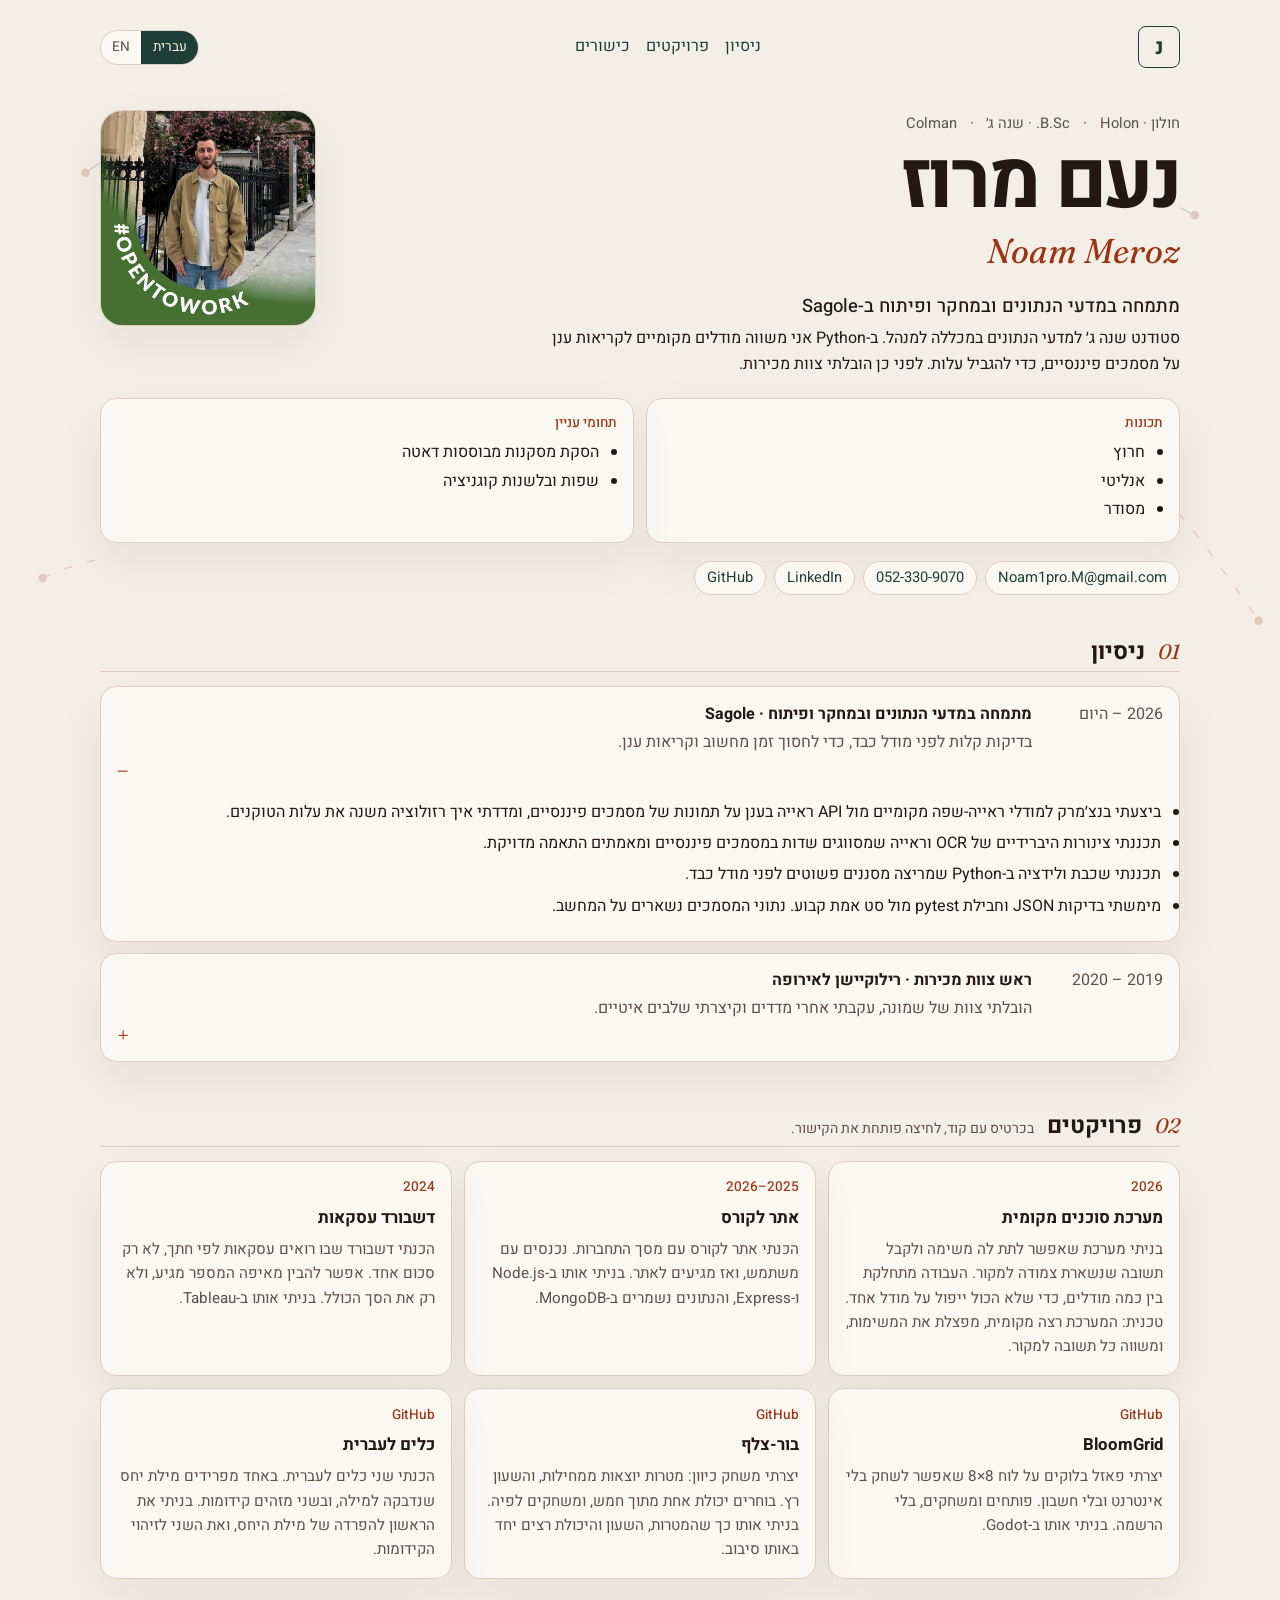
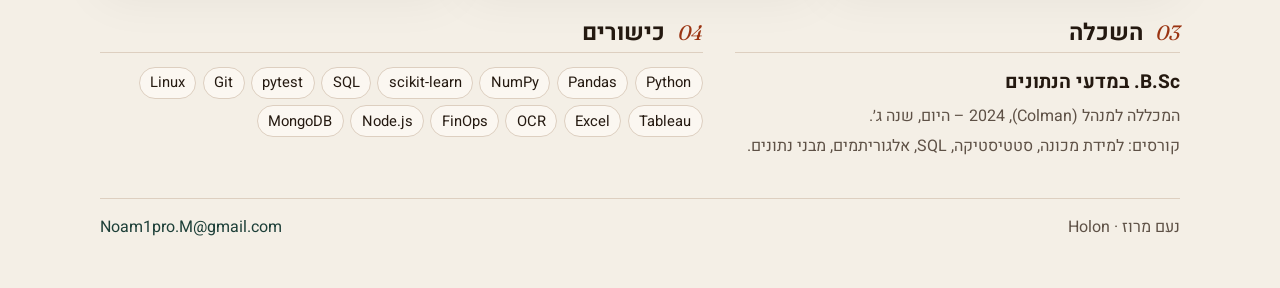
==== commit a2ad03a8: "Write each project as two user sentences and a first-person technical line. Co-authored-by: Cursor <" ====
--- a/index.html
+++ b/index.html
@@ -148,46 +148,46 @@
           <p class="hint" data-en>On a card with code, a click opens the link.</p>
         </header>
         <div class="cards">
-          <button type="button" class="tile" data-kicker="2026" data-title-he="מערכת סוכנים מקומית" data-title-en="Local agent system" data-body-he="מערכת מקומית שמפצלת משימות בין מודלים, ובודקת שהתשובה לא התרחקה מהמקור." data-body-en="A local system that splits tasks across models, and checks that the answer did not drift from the source.">
+          <button type="button" class="tile" data-kicker="2026" data-title-he="מערכת סוכנים מקומית" data-title-en="Local agent system" data-body-he="בניתי מערכת שאפשר לתת לה משימה ולקבל תשובה שנשארת צמודה למקור. העבודה מתחלקת בין כמה מודלים, כדי שלא הכול ייפול על מודל אחד. טכנית: המערכת רצה מקומית, מפצלת את המשימות, ומשווה כל תשובה למקור." data-body-en="I built a system you can give a task to, and the answer stays close to the source. The work is split across several models, so it does not all land on one model. Technically: it runs locally, splits the tasks, and checks each answer against the source.">
             <span class="tag">2026</span>
             <span class="tile-title" data-he>מערכת סוכנים מקומית</span>
             <span class="tile-title" data-en>Local agent system</span>
-            <span class="tile-line" data-he>מחלקת משימות בין כמה מודלים ומשווה את התשובה למקור.</span>
-            <span class="tile-line" data-en>Splits tasks across models and checks each answer against its source.</span>
-          </button>
-          <button type="button" class="tile" data-kicker="2025–2026" data-title-he="אתר לקורס" data-title-en="Course site" data-body-he="אתר לקורס עם התחברות, ב-Node.js, Express ו-MongoDB." data-body-en="A course site with login, in Node.js, Express, and MongoDB.">
+            <span class="tile-line" data-he>בניתי מערכת שאפשר לתת לה משימה ולקבל תשובה שנשארת צמודה למקור. העבודה מתחלקת בין כמה מודלים, כדי שלא הכול ייפול על מודל אחד. טכנית: המערכת רצה מקומית, מפצלת את המשימות, ומשווה כל תשובה למקור.</span>
+            <span class="tile-line" data-en>I built a system you can give a task to, and the answer stays close to the source. The work is split across several models, so it does not all land on one model. Technically: it runs locally, splits the tasks, and checks each answer against the source.</span>
+          </button>
+          <button type="button" class="tile" data-kicker="2025–2026" data-title-he="אתר לקורס" data-title-en="Course site" data-body-he="הכנתי אתר לקורס עם מסך התחברות. נכנסים עם משתמש, ואז מגיעים לאתר. בניתי אותו ב-Node.js ו-Express, והנתונים נשמרים ב-MongoDB." data-body-en="I prepared a course site with a login screen. You sign in, and then you reach the site. I built it in Node.js and Express, and the data is stored in MongoDB.">
             <span class="tag">2025–2026</span>
             <span class="tile-title" data-he>אתר לקורס</span>
             <span class="tile-title" data-en>Course site</span>
-            <span class="tile-line" data-he>אתר לקורס עם התחברות, ב-Node.js, Express ו-MongoDB.</span>
-            <span class="tile-line" data-en>A course site with login, built in Node.js, Express, and MongoDB.</span>
-          </button>
-          <button type="button" class="tile" data-kicker="2024" data-title-he="דשבורד עסקאות" data-title-en="Transactions dashboard" data-body-he="דשבורד Tableau לעסקאות, עם מספרים לפי חתך ולא רק סכום כולל." data-body-en="A Tableau dashboard of transactions, with figures by slice and not only one total.">
+            <span class="tile-line" data-he>הכנתי אתר לקורס עם מסך התחברות. נכנסים עם משתמש, ואז מגיעים לאתר. בניתי אותו ב-Node.js ו-Express, והנתונים נשמרים ב-MongoDB.</span>
+            <span class="tile-line" data-en>I prepared a course site with a login screen. You sign in, and then you reach the site. I built it in Node.js and Express, and the data is stored in MongoDB.</span>
+          </button>
+          <button type="button" class="tile" data-kicker="2024" data-title-he="דשבורד עסקאות" data-title-en="Transactions dashboard" data-body-he="הכנתי דשבורד שבו רואים עסקאות לפי חתך, לא רק סכום אחד. אפשר להבין מאיפה המספר מגיע, ולא רק את הסך הכולל. בניתי אותו ב-Tableau." data-body-en="I prepared a dashboard where you see transactions by slice, not only one total. You can see where a number comes from, not only the grand total. I built it in Tableau.">
             <span class="tag">2024</span>
             <span class="tile-title" data-he>דשבורד עסקאות</span>
             <span class="tile-title" data-en>Transactions dashboard</span>
-            <span class="tile-line" data-he>דשבורד Tableau: עסקאות לפי חתך, לא רק סכום כולל.</span>
-            <span class="tile-line" data-en>A Tableau dashboard: transactions by slice, not only one total.</span>
-          </button>
-          <button type="button" class="tile" data-kicker="GitHub" data-href="https://github.com/noam2177/bloomgrid" data-title-he="BloomGrid" data-title-en="BloomGrid" data-body-he="פאזל בלוקים על לוח 8×8 ב-Godot. פועל בלי אינטרנט ובלי חשבון." data-body-en="A block puzzle on an 8×8 board in Godot. It works offline and without an account.">
+            <span class="tile-line" data-he>הכנתי דשבורד שבו רואים עסקאות לפי חתך, לא רק סכום אחד. אפשר להבין מאיפה המספר מגיע, ולא רק את הסך הכולל. בניתי אותו ב-Tableau.</span>
+            <span class="tile-line" data-en>I prepared a dashboard where you see transactions by slice, not only one total. You can see where a number comes from, not only the grand total. I built it in Tableau.</span>
+          </button>
+          <button type="button" class="tile" data-kicker="GitHub" data-href="https://github.com/noam2177/bloomgrid" data-title-he="BloomGrid" data-title-en="BloomGrid" data-body-he="יצרתי פאזל בלוקים על לוח 8×8 שאפשר לשחק בלי אינטרנט ובלי חשבון. פותחים ומשחקים, בלי הרשמה. בניתי אותו ב-Godot." data-body-en="I created a block puzzle on an 8×8 board that you can play offline and without an account. You open it and play, with no sign-up. I built it in Godot.">
             <span class="tag">GitHub</span>
             <span class="tile-title">BloomGrid</span>
-            <span class="tile-line" data-he>פאזל על לוח 8×8, בלי אינטרנט ובלי חשבון.</span>
-            <span class="tile-line" data-en>An 8×8 puzzle, offline and without an account.</span>
-          </button>
-          <button type="button" class="tile" data-kicker="GitHub" data-href="https://github.com/noam2177/sniper-burrow" data-title-he="בור-צלף" data-title-en="Sniper Burrow" data-body-he="משחק כיוון: מטרות יוצאות ממחילות, השעון רץ, ובוחרים יכולת אחת מתוך חמש." data-body-en="An aiming game: targets come out of burrows, the clock runs, and you pick one ability out of five.">
+            <span class="tile-line" data-he>יצרתי פאזל בלוקים על לוח 8×8 שאפשר לשחק בלי אינטרנט ובלי חשבון. פותחים ומשחקים, בלי הרשמה. בניתי אותו ב-Godot.</span>
+            <span class="tile-line" data-en>I created a block puzzle on an 8×8 board that you can play offline and without an account. You open it and play, with no sign-up. I built it in Godot.</span>
+          </button>
+          <button type="button" class="tile" data-kicker="GitHub" data-href="https://github.com/noam2177/sniper-burrow" data-title-he="בור-צלף" data-title-en="Sniper Burrow" data-body-he="יצרתי משחק כיוון: מטרות יוצאות ממחילות, והשעון רץ. בוחרים יכולת אחת מתוך חמש, ומשחקים לפיה. בניתי אותו כך שהמטרות, השעון והיכולת רצים יחד באותו סיבוב." data-body-en="I created an aiming game: targets come out of burrows, and the clock is running. You pick one ability out of five, and play with that one. I built it so the targets, the clock, and the chosen ability all run in the same round.">
             <span class="tag">GitHub</span>
             <span class="tile-title" data-he>בור-צלף</span>
             <span class="tile-title" data-en>Sniper Burrow</span>
-            <span class="tile-line" data-he>מטרות יוצאות ממחילות, השעון רץ, ובוחרים יכולת אחת מתוך חמש.</span>
-            <span class="tile-line" data-en>Targets leave burrows, the clock runs, and you pick one of five abilities.</span>
-          </button>
-          <button type="button" class="tile" data-kicker="GitHub" data-href="https://github.com/noam2177/he-segment" data-title-he="כלים לעברית" data-title-en="Hebrew tools" data-body-he="שני כלים לעברית. אחד מפריד מילת יחס שנדבקה למילה, והשני מזהה קידומות." data-body-en="Two Hebrew tools. One separates a preposition stuck to a word, and the other finds prefixes." data-href2="https://github.com/noam2177/he-nlp">
+            <span class="tile-line" data-he>יצרתי משחק כיוון: מטרות יוצאות ממחילות, והשעון רץ. בוחרים יכולת אחת מתוך חמש, ומשחקים לפיה. בניתי אותו כך שהמטרות, השעון והיכולת רצים יחד באותו סיבוב.</span>
+            <span class="tile-line" data-en>I created an aiming game: targets come out of burrows, and the clock is running. You pick one ability out of five, and play with that one. I built it so the targets, the clock, and the chosen ability all run in the same round.</span>
+          </button>
+          <button type="button" class="tile" data-kicker="GitHub" data-href="https://github.com/noam2177/he-segment" data-title-he="כלים לעברית" data-title-en="Hebrew tools" data-body-he="הכנתי שני כלים לעברית. באחד מפרידים מילת יחס שנדבקה למילה, ובשני מזהים קידומות. בניתי את הראשון להפרדה של מילת היחס, ואת השני לזיהוי הקידומות." data-body-en="I prepared two Hebrew tools. One separates a preposition stuck to a word, and the other finds prefixes. I built the first to split off that preposition, and the second to detect the prefixes." data-href2="https://github.com/noam2177/he-nlp">
             <span class="tag">GitHub</span>
             <span class="tile-title" data-he>כלים לעברית</span>
             <span class="tile-title" data-en>Hebrew tools</span>
-            <span class="tile-line" data-he>כלי אחד מפריד מילת יחס שנדבקה למילה, והשני מזהה קידומות.</span>
-            <span class="tile-line" data-en>One tool separates a preposition stuck to a word; the other finds prefixes.</span>
+            <span class="tile-line" data-he>הכנתי שני כלים לעברית. באחד מפרידים מילת יחס שנדבקה למילה, ובשני מזהים קידומות. בניתי את הראשון להפרדה של מילת היחס, ואת השני לזיהוי הקידומות.</span>
+            <span class="tile-line" data-en>I prepared two Hebrew tools. One separates a preposition stuck to a word, and the other finds prefixes. I built the first to split off that preposition, and the second to detect the prefixes.</span>
           </button>
         </div>
       </section>
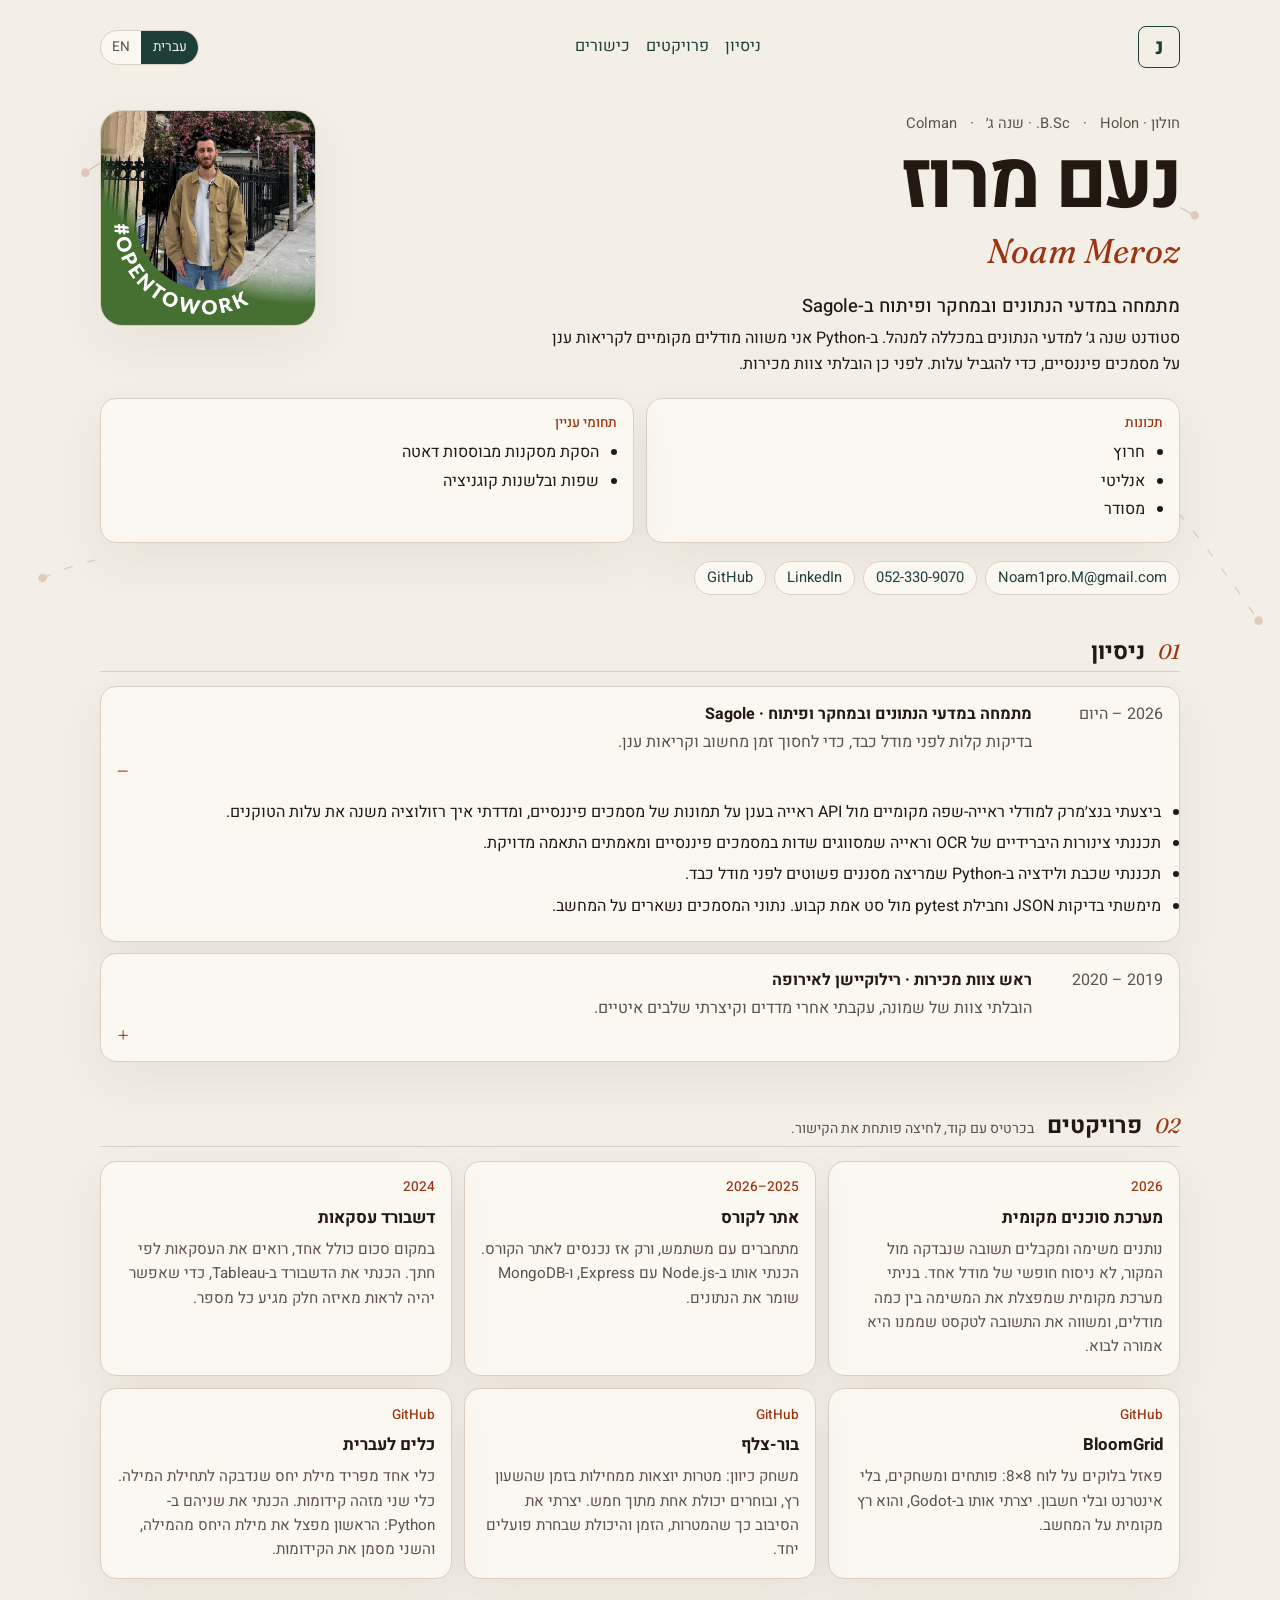
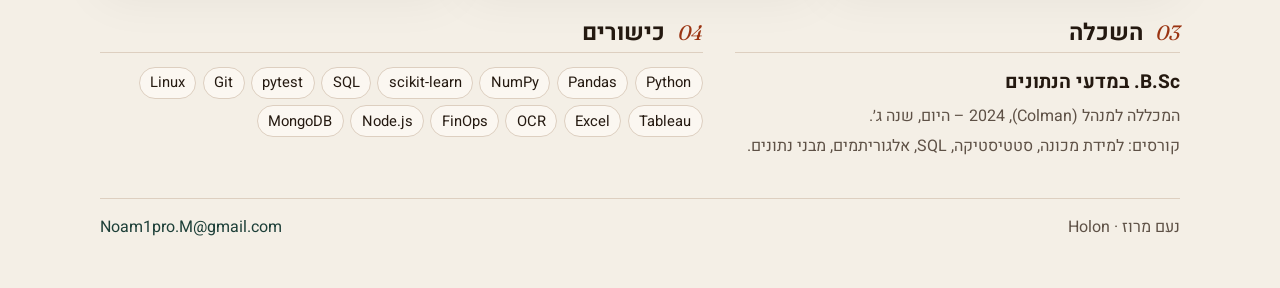
==== commit aa00ec1f: "Rewrite project cards in plainer consumer language and familiar tools. Co-authored-by: Cursor <curso" ====
--- a/index.html
+++ b/index.html
@@ -148,46 +148,46 @@
           <p class="hint" data-en>On a card with code, a click opens the link.</p>
         </header>
         <div class="cards">
-          <button type="button" class="tile" data-kicker="2026" data-title-he="מערכת סוכנים מקומית" data-title-en="Local agent system" data-body-he="בניתי מערכת שאפשר לתת לה משימה ולקבל תשובה שנשארת צמודה למקור. העבודה מתחלקת בין כמה מודלים, כדי שלא הכול ייפול על מודל אחד. טכנית: המערכת רצה מקומית, מפצלת את המשימות, ומשווה כל תשובה למקור." data-body-en="I built a system you can give a task to, and the answer stays close to the source. The work is split across several models, so it does not all land on one model. Technically: it runs locally, splits the tasks, and checks each answer against the source.">
+          <button type="button" class="tile" data-kicker="2026" data-title-he="מערכת סוכנים מקומית" data-title-en="Local agent system" data-body-he="נותנים משימה ומקבלים תשובה שנבדקה מול המקור, לא ניסוח חופשי של מודל אחד. בניתי מערכת מקומית שמפצלת את המשימה בין כמה מודלים, ומשווה את התשובה לטקסט שממנו היא אמורה לבוא." data-body-en="You give it a task and get an answer checked against the source, not a free rewrite from one model. I built a local system that splits the task across several models, then compares the answer to the text it is supposed to come from.">
             <span class="tag">2026</span>
             <span class="tile-title" data-he>מערכת סוכנים מקומית</span>
             <span class="tile-title" data-en>Local agent system</span>
-            <span class="tile-line" data-he>בניתי מערכת שאפשר לתת לה משימה ולקבל תשובה שנשארת צמודה למקור. העבודה מתחלקת בין כמה מודלים, כדי שלא הכול ייפול על מודל אחד. טכנית: המערכת רצה מקומית, מפצלת את המשימות, ומשווה כל תשובה למקור.</span>
-            <span class="tile-line" data-en>I built a system you can give a task to, and the answer stays close to the source. The work is split across several models, so it does not all land on one model. Technically: it runs locally, splits the tasks, and checks each answer against the source.</span>
-          </button>
-          <button type="button" class="tile" data-kicker="2025–2026" data-title-he="אתר לקורס" data-title-en="Course site" data-body-he="הכנתי אתר לקורס עם מסך התחברות. נכנסים עם משתמש, ואז מגיעים לאתר. בניתי אותו ב-Node.js ו-Express, והנתונים נשמרים ב-MongoDB." data-body-en="I prepared a course site with a login screen. You sign in, and then you reach the site. I built it in Node.js and Express, and the data is stored in MongoDB.">
+            <span class="tile-line" data-he>נותנים משימה ומקבלים תשובה שנבדקה מול המקור, לא ניסוח חופשי של מודל אחד. בניתי מערכת מקומית שמפצלת את המשימה בין כמה מודלים, ומשווה את התשובה לטקסט שממנו היא אמורה לבוא.</span>
+            <span class="tile-line" data-en>You give it a task and get an answer checked against the source, not a free rewrite from one model. I built a local system that splits the task across several models, then compares the answer to the text it is supposed to come from.</span>
+          </button>
+          <button type="button" class="tile" data-kicker="2025–2026" data-title-he="אתר לקורס" data-title-en="Course site" data-body-he="מתחברים עם משתמש, ורק אז נכנסים לאתר הקורס. הכנתי אותו ב-Node.js עם Express, ו-MongoDB שומר את הנתונים." data-body-en="You sign in, and only then you enter the course site. I built it in Node.js with Express, and MongoDB stores the data.">
             <span class="tag">2025–2026</span>
             <span class="tile-title" data-he>אתר לקורס</span>
             <span class="tile-title" data-en>Course site</span>
-            <span class="tile-line" data-he>הכנתי אתר לקורס עם מסך התחברות. נכנסים עם משתמש, ואז מגיעים לאתר. בניתי אותו ב-Node.js ו-Express, והנתונים נשמרים ב-MongoDB.</span>
-            <span class="tile-line" data-en>I prepared a course site with a login screen. You sign in, and then you reach the site. I built it in Node.js and Express, and the data is stored in MongoDB.</span>
-          </button>
-          <button type="button" class="tile" data-kicker="2024" data-title-he="דשבורד עסקאות" data-title-en="Transactions dashboard" data-body-he="הכנתי דשבורד שבו רואים עסקאות לפי חתך, לא רק סכום אחד. אפשר להבין מאיפה המספר מגיע, ולא רק את הסך הכולל. בניתי אותו ב-Tableau." data-body-en="I prepared a dashboard where you see transactions by slice, not only one total. You can see where a number comes from, not only the grand total. I built it in Tableau.">
+            <span class="tile-line" data-he>מתחברים עם משתמש, ורק אז נכנסים לאתר הקורס. הכנתי אותו ב-Node.js עם Express, ו-MongoDB שומר את הנתונים.</span>
+            <span class="tile-line" data-en>You sign in, and only then you enter the course site. I built it in Node.js with Express, and MongoDB stores the data.</span>
+          </button>
+          <button type="button" class="tile" data-kicker="2024" data-title-he="דשבורד עסקאות" data-title-en="Transactions dashboard" data-body-he="במקום סכום כולל אחד, רואים את העסקאות לפי חתך. הכנתי את הדשבורד ב-Tableau, כדי שאפשר יהיה לראות מאיזה חלק מגיע כל מספר." data-body-en="Instead of one grand total, you see the transactions by slice. I built the dashboard in Tableau, so you can see which part each number comes from.">
             <span class="tag">2024</span>
             <span class="tile-title" data-he>דשבורד עסקאות</span>
             <span class="tile-title" data-en>Transactions dashboard</span>
-            <span class="tile-line" data-he>הכנתי דשבורד שבו רואים עסקאות לפי חתך, לא רק סכום אחד. אפשר להבין מאיפה המספר מגיע, ולא רק את הסך הכולל. בניתי אותו ב-Tableau.</span>
-            <span class="tile-line" data-en>I prepared a dashboard where you see transactions by slice, not only one total. You can see where a number comes from, not only the grand total. I built it in Tableau.</span>
-          </button>
-          <button type="button" class="tile" data-kicker="GitHub" data-href="https://github.com/noam2177/bloomgrid" data-title-he="BloomGrid" data-title-en="BloomGrid" data-body-he="יצרתי פאזל בלוקים על לוח 8×8 שאפשר לשחק בלי אינטרנט ובלי חשבון. פותחים ומשחקים, בלי הרשמה. בניתי אותו ב-Godot." data-body-en="I created a block puzzle on an 8×8 board that you can play offline and without an account. You open it and play, with no sign-up. I built it in Godot.">
+            <span class="tile-line" data-he>במקום סכום כולל אחד, רואים את העסקאות לפי חתך. הכנתי את הדשבורד ב-Tableau, כדי שאפשר יהיה לראות מאיזה חלק מגיע כל מספר.</span>
+            <span class="tile-line" data-en>Instead of one grand total, you see the transactions by slice. I built the dashboard in Tableau, so you can see which part each number comes from.</span>
+          </button>
+          <button type="button" class="tile" data-kicker="GitHub" data-href="https://github.com/noam2177/bloomgrid" data-title-he="BloomGrid" data-title-en="BloomGrid" data-body-he="פאזל בלוקים על לוח 8×8: פותחים ומשחקים, בלי אינטרנט ובלי חשבון. יצרתי אותו ב-Godot, והוא רץ מקומית על המחשב." data-body-en="A block puzzle on an 8×8 board: you open it and play, offline and without an account. I created it in Godot, and it runs locally on the computer.">
             <span class="tag">GitHub</span>
             <span class="tile-title">BloomGrid</span>
-            <span class="tile-line" data-he>יצרתי פאזל בלוקים על לוח 8×8 שאפשר לשחק בלי אינטרנט ובלי חשבון. פותחים ומשחקים, בלי הרשמה. בניתי אותו ב-Godot.</span>
-            <span class="tile-line" data-en>I created a block puzzle on an 8×8 board that you can play offline and without an account. You open it and play, with no sign-up. I built it in Godot.</span>
-          </button>
-          <button type="button" class="tile" data-kicker="GitHub" data-href="https://github.com/noam2177/sniper-burrow" data-title-he="בור-צלף" data-title-en="Sniper Burrow" data-body-he="יצרתי משחק כיוון: מטרות יוצאות ממחילות, והשעון רץ. בוחרים יכולת אחת מתוך חמש, ומשחקים לפיה. בניתי אותו כך שהמטרות, השעון והיכולת רצים יחד באותו סיבוב." data-body-en="I created an aiming game: targets come out of burrows, and the clock is running. You pick one ability out of five, and play with that one. I built it so the targets, the clock, and the chosen ability all run in the same round.">
+            <span class="tile-line" data-he>פאזל בלוקים על לוח 8×8: פותחים ומשחקים, בלי אינטרנט ובלי חשבון. יצרתי אותו ב-Godot, והוא רץ מקומית על המחשב.</span>
+            <span class="tile-line" data-en>A block puzzle on an 8×8 board: you open it and play, offline and without an account. I created it in Godot, and it runs locally on the computer.</span>
+          </button>
+          <button type="button" class="tile" data-kicker="GitHub" data-href="https://github.com/noam2177/sniper-burrow" data-title-he="בור-צלף" data-title-en="Sniper Burrow" data-body-he="משחק כיוון: מטרות יוצאות ממחילות בזמן שהשעון רץ, ובוחרים יכולת אחת מתוך חמש. יצרתי את הסיבוב כך שהמטרות, הזמן והיכולת שבחרת פועלים יחד." data-body-en="An aiming game: targets come out of burrows while the clock runs, and you pick one ability out of five. I created the round so the targets, the timer, and the ability you chose all work together.">
             <span class="tag">GitHub</span>
             <span class="tile-title" data-he>בור-צלף</span>
             <span class="tile-title" data-en>Sniper Burrow</span>
-            <span class="tile-line" data-he>יצרתי משחק כיוון: מטרות יוצאות ממחילות, והשעון רץ. בוחרים יכולת אחת מתוך חמש, ומשחקים לפיה. בניתי אותו כך שהמטרות, השעון והיכולת רצים יחד באותו סיבוב.</span>
-            <span class="tile-line" data-en>I created an aiming game: targets come out of burrows, and the clock is running. You pick one ability out of five, and play with that one. I built it so the targets, the clock, and the chosen ability all run in the same round.</span>
-          </button>
-          <button type="button" class="tile" data-kicker="GitHub" data-href="https://github.com/noam2177/he-segment" data-title-he="כלים לעברית" data-title-en="Hebrew tools" data-body-he="הכנתי שני כלים לעברית. באחד מפרידים מילת יחס שנדבקה למילה, ובשני מזהים קידומות. בניתי את הראשון להפרדה של מילת היחס, ואת השני לזיהוי הקידומות." data-body-en="I prepared two Hebrew tools. One separates a preposition stuck to a word, and the other finds prefixes. I built the first to split off that preposition, and the second to detect the prefixes." data-href2="https://github.com/noam2177/he-nlp">
+            <span class="tile-line" data-he>משחק כיוון: מטרות יוצאות ממחילות בזמן שהשעון רץ, ובוחרים יכולת אחת מתוך חמש. יצרתי את הסיבוב כך שהמטרות, הזמן והיכולת שבחרת פועלים יחד.</span>
+            <span class="tile-line" data-en>An aiming game: targets come out of burrows while the clock runs, and you pick one ability out of five. I created the round so the targets, the timer, and the ability you chose all work together.</span>
+          </button>
+          <button type="button" class="tile" data-kicker="GitHub" data-href="https://github.com/noam2177/he-segment" data-title-he="כלים לעברית" data-title-en="Hebrew tools" data-body-he="כלי אחד מפריד מילת יחס שנדבקה לתחילת המילה. כלי שני מזהה קידומות. הכנתי את שניהם ב-Python: הראשון מפצל את מילת היחס מהמילה, והשני מסמן את הקידומות." data-body-en="One tool splits a preposition stuck to the start of a word. The other finds prefixes. I prepared both in Python: the first splits the preposition off the word, and the second marks the prefixes." data-href2="https://github.com/noam2177/he-nlp">
             <span class="tag">GitHub</span>
             <span class="tile-title" data-he>כלים לעברית</span>
             <span class="tile-title" data-en>Hebrew tools</span>
-            <span class="tile-line" data-he>הכנתי שני כלים לעברית. באחד מפרידים מילת יחס שנדבקה למילה, ובשני מזהים קידומות. בניתי את הראשון להפרדה של מילת היחס, ואת השני לזיהוי הקידומות.</span>
-            <span class="tile-line" data-en>I prepared two Hebrew tools. One separates a preposition stuck to a word, and the other finds prefixes. I built the first to split off that preposition, and the second to detect the prefixes.</span>
+            <span class="tile-line" data-he>כלי אחד מפריד מילת יחס שנדבקה לתחילת המילה. כלי שני מזהה קידומות. הכנתי את שניהם ב-Python: הראשון מפצל את מילת היחס מהמילה, והשני מסמן את הקידומות.</span>
+            <span class="tile-line" data-en>One tool splits a preposition stuck to the start of a word. The other finds prefixes. I prepared both in Python: the first splits the preposition off the word, and the second marks the prefixes.</span>
           </button>
         </div>
       </section>
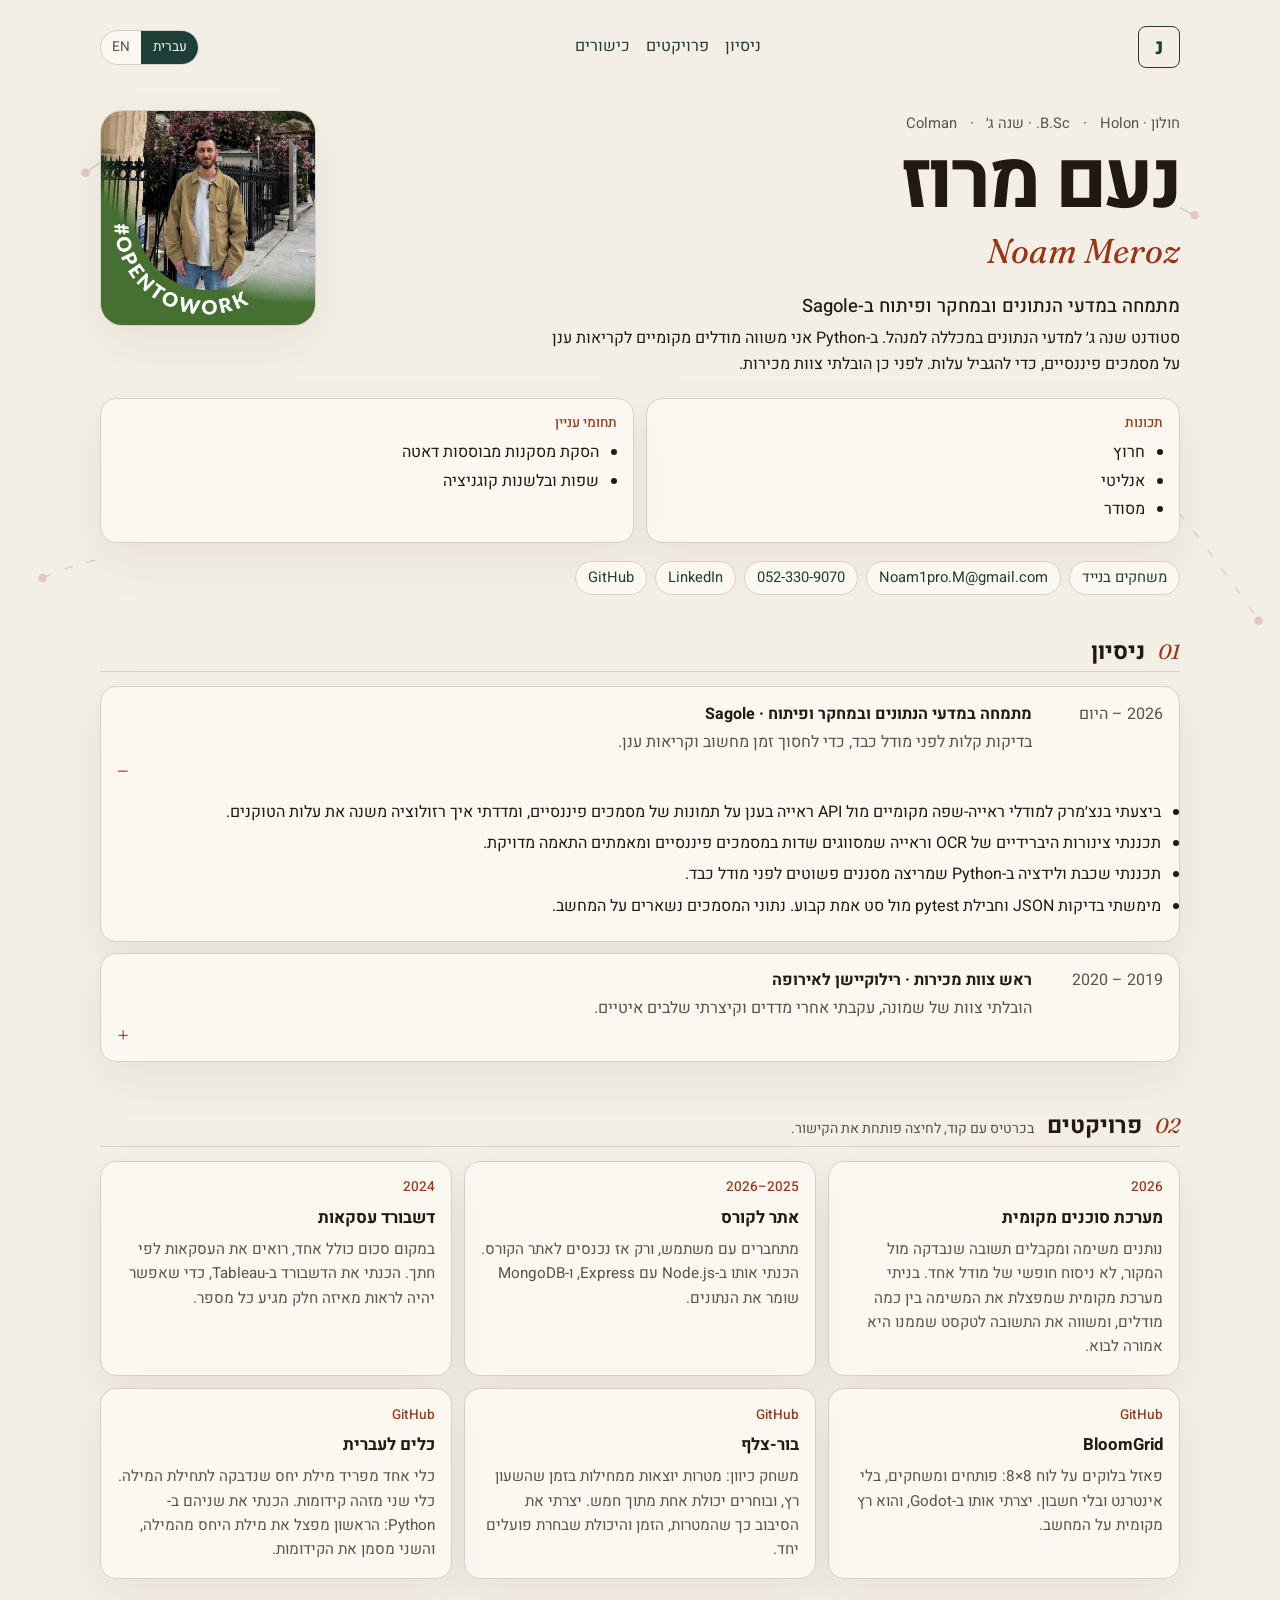
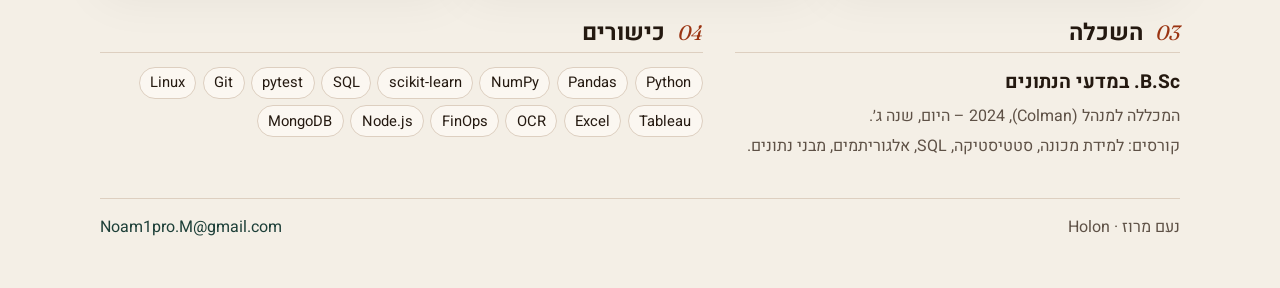
==== commit 8840bbe0: "Add mobile games hub and link from the personal site. Co-authored-by: Cursor <cursoragent@cursor.com" ====
--- a/index.html
+++ b/index.html
@@ -8,7 +8,7 @@
   <link rel="preconnect" href="https://fonts.googleapis.com">
   <link rel="preconnect" href="https://fonts.gstatic.com" crossorigin>
   <link href="https://fonts.googleapis.com/css2?family=Fraunces:ital,opsz,wght@0,9..144,560;0,9..144,680;1,9..144,520&family=Heebo:wght@400;500;700&display=swap" rel="stylesheet">
-  <link rel="stylesheet" href="site.css?v=11">
+  <link rel="stylesheet" href="site.css?v=12">
 </head>
 <body>
   <svg class="field" viewBox="0 0 1200 800" aria-hidden="true">
@@ -84,6 +84,7 @@
           </div>
         </div>
         <p class="contact">
+          <a class="pill" href="play/">משחקים בנייד</a>
           <a class="pill" href="mailto:Noam1pro.M@gmail.com">Noam1pro.M@gmail.com</a>
           <a class="pill" href="tel:+972523309070" dir="ltr">052-330-9070</a>
           <a class="pill" href="https://www.linkedin.com/in/noam-meroz-19a518384">LinkedIn</a>
@@ -148,41 +149,53 @@
           <p class="hint" data-en>On a card with code, a click opens the link.</p>
         </header>
         <div class="cards">
-          <button type="button" class="tile" data-kicker="2026" data-title-he="מערכת סוכנים מקומית" data-title-en="Local agent system" data-body-he="נותנים משימה ומקבלים תשובה שנבדקה מול המקור, לא ניסוח חופשי של מודל אחד. בניתי מערכת מקומית שמפצלת את המשימה בין כמה מודלים, ומשווה את התשובה לטקסט שממנו היא אמורה לבוא." data-body-en="You give it a task and get an answer checked against the source, not a free rewrite from one model. I built a local system that splits the task across several models, then compares the answer to the text it is supposed to come from.">
+          <button type="button" class="tile" data-kicker="2026" data-title-he="מערכת סוכנים מקומית" data-title-en="Local agent system" data-body-he="נותנים משימה ומקבלים תשובה שנבדקה מול המקור, לא ניסוח חופשי של מודל אחד.
+בניתי מערכת מקומית שמפצלת את המשימה בין כמה מודלים, ומשווה את התשובה לטקסט שממנו היא אמורה לבוא." data-body-en="You give it a task and get an answer checked against the source, not a free rewrite from one model.
+I built a local system that splits the task across several models, then compares the answer to the text it is supposed to come from.">
             <span class="tag">2026</span>
             <span class="tile-title" data-he>מערכת סוכנים מקומית</span>
             <span class="tile-title" data-en>Local agent system</span>
             <span class="tile-line" data-he>נותנים משימה ומקבלים תשובה שנבדקה מול המקור, לא ניסוח חופשי של מודל אחד. בניתי מערכת מקומית שמפצלת את המשימה בין כמה מודלים, ומשווה את התשובה לטקסט שממנו היא אמורה לבוא.</span>
             <span class="tile-line" data-en>You give it a task and get an answer checked against the source, not a free rewrite from one model. I built a local system that splits the task across several models, then compares the answer to the text it is supposed to come from.</span>
           </button>
-          <button type="button" class="tile" data-kicker="2025–2026" data-title-he="אתר לקורס" data-title-en="Course site" data-body-he="מתחברים עם משתמש, ורק אז נכנסים לאתר הקורס. הכנתי אותו ב-Node.js עם Express, ו-MongoDB שומר את הנתונים." data-body-en="You sign in, and only then you enter the course site. I built it in Node.js with Express, and MongoDB stores the data.">
+          <button type="button" class="tile" data-kicker="2025–2026" data-title-he="אתר לקורס" data-title-en="Course site" data-body-he="מתחברים עם משתמש, ורק אז נכנסים לאתר הקורס.
+כתבתי את האתר ב-JavaScript: Node.js ו-Express בצד השרת, ו-MongoDB שומר את הנתונים." data-body-en="You sign in, and only then you enter the course site.
+I wrote it in JavaScript: Node.js and Express on the server, and MongoDB stores the data.">
             <span class="tag">2025–2026</span>
             <span class="tile-title" data-he>אתר לקורס</span>
             <span class="tile-title" data-en>Course site</span>
             <span class="tile-line" data-he>מתחברים עם משתמש, ורק אז נכנסים לאתר הקורס. הכנתי אותו ב-Node.js עם Express, ו-MongoDB שומר את הנתונים.</span>
             <span class="tile-line" data-en>You sign in, and only then you enter the course site. I built it in Node.js with Express, and MongoDB stores the data.</span>
           </button>
-          <button type="button" class="tile" data-kicker="2024" data-title-he="דשבורד עסקאות" data-title-en="Transactions dashboard" data-body-he="במקום סכום כולל אחד, רואים את העסקאות לפי חתך. הכנתי את הדשבורד ב-Tableau, כדי שאפשר יהיה לראות מאיזה חלק מגיע כל מספר." data-body-en="Instead of one grand total, you see the transactions by slice. I built the dashboard in Tableau, so you can see which part each number comes from.">
+          <button type="button" class="tile" data-kicker="2024" data-title-he="דשבורד עסקאות" data-title-en="Transactions dashboard" data-body-he="במקום סכום כולל אחד, רואים את העסקאות לפי חתך.
+פרויקט סמסטריאלי של ארבעה חברי צוות, על כ-77 אלף רשומות. ניתחנו את הדאטה, הסקנו מסקנות, ובנינו כמה דשבורדים ב-Tableau. בסוף הצגנו את העבודה וענינו על שאלות." data-body-en="Instead of one grand total, you see the transactions by slice.
+A semester project with four teammates, on about 77,000 records. We analyzed the data, drew conclusions, and built several dashboards in Tableau. At the end we presented the work and answered questions.">
             <span class="tag">2024</span>
             <span class="tile-title" data-he>דשבורד עסקאות</span>
             <span class="tile-title" data-en>Transactions dashboard</span>
             <span class="tile-line" data-he>במקום סכום כולל אחד, רואים את העסקאות לפי חתך. הכנתי את הדשבורד ב-Tableau, כדי שאפשר יהיה לראות מאיזה חלק מגיע כל מספר.</span>
             <span class="tile-line" data-en>Instead of one grand total, you see the transactions by slice. I built the dashboard in Tableau, so you can see which part each number comes from.</span>
           </button>
-          <button type="button" class="tile" data-kicker="GitHub" data-href="https://github.com/noam2177/bloomgrid" data-title-he="BloomGrid" data-title-en="BloomGrid" data-body-he="פאזל בלוקים על לוח 8×8: פותחים ומשחקים, בלי אינטרנט ובלי חשבון. יצרתי אותו ב-Godot, והוא רץ מקומית על המחשב." data-body-en="A block puzzle on an 8×8 board: you open it and play, offline and without an account. I created it in Godot, and it runs locally on the computer.">
+          <button type="button" class="tile" data-kicker="GitHub" data-href="https://github.com/noam2177/bloomgrid" data-title-he="BloomGrid" data-title-en="BloomGrid" data-body-he="פאזל בלוקים על לוח 8×8: פותחים ומשחקים, בלי אינטרנט ובלי חשבון.
+יצרתי את המשחק ב-Godot, בשפת GDScript, והוא רץ מקומית על המחשב. בדיקות עזר כתבתי ב-Python." data-body-en="A block puzzle on an 8×8 board: you open it and play, offline and without an account.
+I created the game in Godot, in GDScript, and it runs locally on the computer. I wrote helper tests in Python.">
             <span class="tag">GitHub</span>
             <span class="tile-title">BloomGrid</span>
             <span class="tile-line" data-he>פאזל בלוקים על לוח 8×8: פותחים ומשחקים, בלי אינטרנט ובלי חשבון. יצרתי אותו ב-Godot, והוא רץ מקומית על המחשב.</span>
             <span class="tile-line" data-en>A block puzzle on an 8×8 board: you open it and play, offline and without an account. I created it in Godot, and it runs locally on the computer.</span>
           </button>
-          <button type="button" class="tile" data-kicker="GitHub" data-href="https://github.com/noam2177/sniper-burrow" data-title-he="בור-צלף" data-title-en="Sniper Burrow" data-body-he="משחק כיוון: מטרות יוצאות ממחילות בזמן שהשעון רץ, ובוחרים יכולת אחת מתוך חמש. יצרתי את הסיבוב כך שהמטרות, הזמן והיכולת שבחרת פועלים יחד." data-body-en="An aiming game: targets come out of burrows while the clock runs, and you pick one ability out of five. I created the round so the targets, the timer, and the ability you chose all work together.">
+          <button type="button" class="tile" data-kicker="GitHub" data-href="https://github.com/noam2177/sniper-burrow" data-title-he="בור-צלף" data-title-en="Sniper Burrow" data-body-he="משחק כיוון: מטרות יוצאות ממחילות בזמן שהשעון רץ, ובוחרים יכולת אחת מתוך חמש.
+יצרתי את הסיבוב כך שהמטרות, הזמן והיכולת שבחרת פועלים יחד. כתבתי את המשחק ב-HTML." data-body-en="An aiming game: targets come out of burrows while the clock runs, and you pick one ability out of five.
+I created the round so the targets, the timer, and the ability you chose all work together. I wrote the game in HTML.">
             <span class="tag">GitHub</span>
             <span class="tile-title" data-he>בור-צלף</span>
             <span class="tile-title" data-en>Sniper Burrow</span>
             <span class="tile-line" data-he>משחק כיוון: מטרות יוצאות ממחילות בזמן שהשעון רץ, ובוחרים יכולת אחת מתוך חמש. יצרתי את הסיבוב כך שהמטרות, הזמן והיכולת שבחרת פועלים יחד.</span>
             <span class="tile-line" data-en>An aiming game: targets come out of burrows while the clock runs, and you pick one ability out of five. I created the round so the targets, the timer, and the ability you chose all work together.</span>
           </button>
-          <button type="button" class="tile" data-kicker="GitHub" data-href="https://github.com/noam2177/he-segment" data-title-he="כלים לעברית" data-title-en="Hebrew tools" data-body-he="כלי אחד מפריד מילת יחס שנדבקה לתחילת המילה. כלי שני מזהה קידומות. הכנתי את שניהם ב-Python: הראשון מפצל את מילת היחס מהמילה, והשני מסמן את הקידומות." data-body-en="One tool splits a preposition stuck to the start of a word. The other finds prefixes. I prepared both in Python: the first splits the preposition off the word, and the second marks the prefixes." data-href2="https://github.com/noam2177/he-nlp">
+          <button type="button" class="tile" data-kicker="GitHub" data-href="https://github.com/noam2177/he-segment" data-title-he="כלים לעברית" data-title-en="Hebrew tools" data-body-he="כלי אחד מפריד מילת יחס שנדבקה לתחילת המילה. כלי שני מזהה קידומות.
+הכנתי את שניהם ב-Python. he-segment מפצל את מילת היחס מהמילה, ו-he-nlp מסמן את הקידומות." data-body-en="One tool splits a preposition stuck to the start of a word. The other finds prefixes.
+I prepared both in Python. he-segment splits the preposition off the word, and he-nlp marks the prefixes." data-href2="https://github.com/noam2177/he-nlp">
             <span class="tag">GitHub</span>
             <span class="tile-title" data-he>כלים לעברית</span>
             <span class="tile-title" data-en>Hebrew tools</span>
--- a/site.css
+++ b/site.css
@@ -318,6 +318,7 @@
 .tag { margin: 0; color: var(--signal); font-size: 0.85rem; font-weight: 500; }
 .tile-title { font-weight: 700; font-size: 1.05rem; }
 .tile-line { color: var(--muted); font-size: 0.95rem; }
+#detail-body { white-space: pre-line; }
 
 .split {
   display: grid;
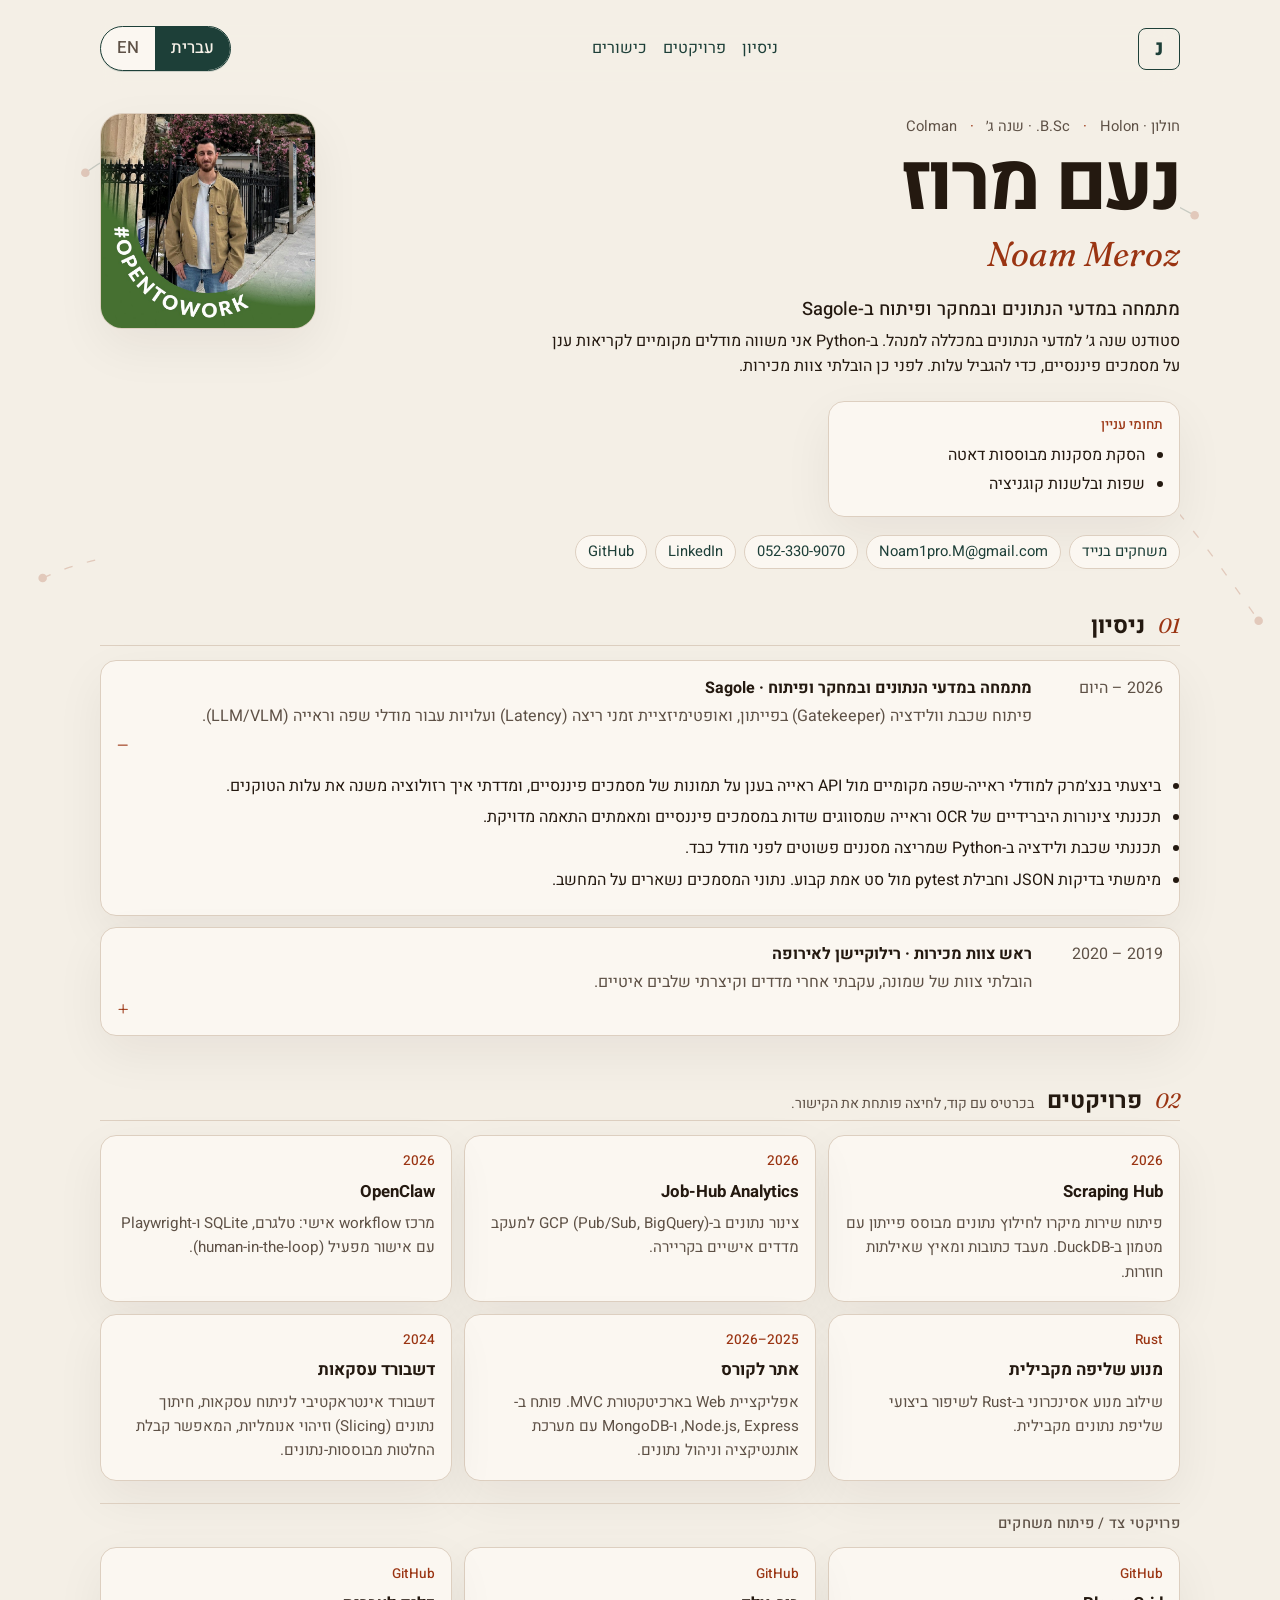
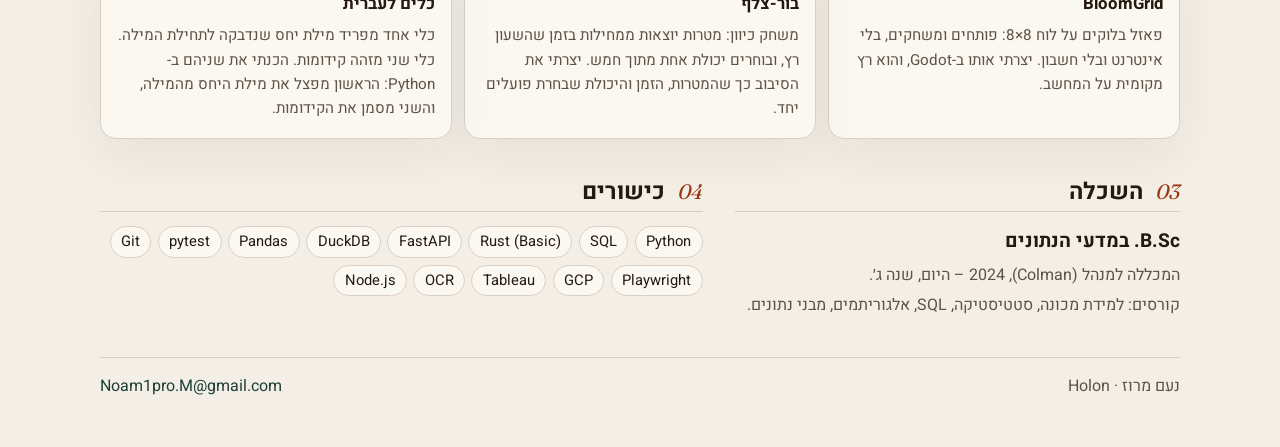
==== commit 400ef925: "feat(site): simplified 2026 project cards and skills Hebrew copy for Scraping Hub, Job-Hub, OpenClaw" ====
--- a/index.html
+++ b/index.html
@@ -8,7 +8,7 @@
   <link rel="preconnect" href="https://fonts.googleapis.com">
   <link rel="preconnect" href="https://fonts.gstatic.com" crossorigin>
   <link href="https://fonts.googleapis.com/css2?family=Fraunces:ital,opsz,wght@0,9..144,560;0,9..144,680;1,9..144,520&family=Heebo:wght@400;500;700&display=swap" rel="stylesheet">
-  <link rel="stylesheet" href="site.css?v=12">
+  <link rel="stylesheet" href="site.css?v=13">
 </head>
 <body>
   <svg class="field" viewBox="0 0 1200 800" aria-hidden="true">
@@ -61,18 +61,6 @@
         <p class="summary" data-en>Third-year data science student at the College of Management. In Python I compare local models with cloud calls on financial documents, to keep the cost down. Before that I led a sales team.</p>
         <div class="focus">
           <div>
-            <p class="tag" data-he>תכונות</p>
-            <p class="tag" data-en>Strengths</p>
-            <ul>
-              <li data-he>חרוץ</li>
-              <li data-en>Diligent</li>
-              <li data-he>אנליטי</li>
-              <li data-en>Analytical</li>
-              <li data-he>מסודר</li>
-              <li data-en>Organized</li>
-            </ul>
-          </div>
-          <div>
             <p class="tag" data-he>תחומי עניין</p>
             <p class="tag" data-en>Interests</p>
             <ul>
@@ -104,7 +92,7 @@
             <span class="when">2026 – <span data-he>היום</span><span data-en>now</span></span>
             <span class="job-title" data-he>מתמחה במדעי הנתונים ובמחקר ופיתוח · Sagole</span>
             <span class="job-title" data-en>Data science and R&amp;D intern · Sagole</span>
-            <span class="peek" data-he>בדיקות קלות לפני מודל כבד, כדי לחסוך זמן מחשוב וקריאות ענן.</span>
+            <span class="peek" data-he>פיתוח שכבת וולידציה (Gatekeeper) בפייתון, ואופטימיזציית זמני ריצה (Latency) ועלויות עבור מודלי שפה וראייה (LLM/VLM).</span>
             <span class="peek" data-en>Light checks before the heavy model, to save compute time and cloud calls.</span>
           </summary>
           <ul data-he>
@@ -149,33 +137,56 @@
           <p class="hint" data-en>On a card with code, a click opens the link.</p>
         </header>
         <div class="cards">
-          <button type="button" class="tile" data-kicker="2026" data-title-he="מערכת סוכנים מקומית" data-title-en="Local agent system" data-body-he="נותנים משימה ומקבלים תשובה שנבדקה מול המקור, לא ניסוח חופשי של מודל אחד.
-בניתי מערכת מקומית שמפצלת את המשימה בין כמה מודלים, ומשווה את התשובה לטקסט שממנו היא אמורה לבוא." data-body-en="You give it a task and get an answer checked against the source, not a free rewrite from one model.
-I built a local system that splits the task across several models, then compares the answer to the text it is supposed to come from.">
+          <button type="button" class="tile" data-kicker="2026" data-title-he="Scraping Hub" data-title-en="Scraping Hub" data-body-he="פיתוח שירות מיקרו לחילוץ נתונים מבוסס פייתון עם מטמון ב-DuckDB.
+מעבד כתובות URL, שומר תשובות במטמון, ומאיץ שאילתות חוזרות." data-body-en="Python microservice for URL extraction with a DuckDB cache.
+Processes URLs, caches responses, and speeds up repeat queries.">
             <span class="tag">2026</span>
-            <span class="tile-title" data-he>מערכת סוכנים מקומית</span>
-            <span class="tile-title" data-en>Local agent system</span>
-            <span class="tile-line" data-he>נותנים משימה ומקבלים תשובה שנבדקה מול המקור, לא ניסוח חופשי של מודל אחד. בניתי מערכת מקומית שמפצלת את המשימה בין כמה מודלים, ומשווה את התשובה לטקסט שממנו היא אמורה לבוא.</span>
-            <span class="tile-line" data-en>You give it a task and get an answer checked against the source, not a free rewrite from one model. I built a local system that splits the task across several models, then compares the answer to the text it is supposed to come from.</span>
-          </button>
-          <button type="button" class="tile" data-kicker="2025–2026" data-title-he="אתר לקורס" data-title-en="Course site" data-body-he="מתחברים עם משתמש, ורק אז נכנסים לאתר הקורס.
-כתבתי את האתר ב-JavaScript: Node.js ו-Express בצד השרת, ו-MongoDB שומר את הנתונים." data-body-en="You sign in, and only then you enter the course site.
+            <span class="tile-title">Scraping Hub</span>
+            <span class="tile-line" data-he>פיתוח שירות מיקרו לחילוץ נתונים מבוסס פייתון עם מטמון ב-DuckDB. מעבד כתובות ומאיץ שאילתות חוזרות.</span>
+            <span class="tile-line" data-en>Python microservice for data extraction with DuckDB caching. Processes URLs and speeds up repeat queries.</span>
+          </button>
+          <button type="button" class="tile" data-kicker="2026" data-title-he="Job-Hub Analytics" data-title-en="Job-Hub Analytics" data-body-he="צינור נתונים בעלות נמוכה ב-GCP: Pub/Sub, BigQuery ומדדים אישיים לקריירה.
+מחבר נתונים מקומיים לענן לניתוח." data-body-en="Low-cost GCP pipeline: Pub/Sub and BigQuery for personal career metrics.
+Connects local data to the cloud for analytics.">
+            <span class="tag">2026</span>
+            <span class="tile-title" data-he>Job-Hub Analytics</span>
+            <span class="tile-title" data-en>Job-Hub Analytics</span>
+            <span class="tile-line" data-he>צינור נתונים ב-GCP (Pub/Sub, BigQuery) למעקב מדדים אישיים בקריירה.</span>
+            <span class="tile-line" data-en>GCP data pipeline (Pub/Sub, BigQuery) to track personal career metrics.</span>
+          </button>
+          <button type="button" class="tile" data-kicker="2026" data-title-he="OpenClaw Operations Hub" data-title-en="OpenClaw Operations Hub" data-body-he="מרכז אוטומציה אישי: בוטים בטלגרם, מצב ב-SQLite, ו-Playwright למשימות רשת עם אישור אנושי לפני פעולות רגישות." data-body-en="Personal automation hub: Telegram bots, SQLite state, and Playwright for web tasks with human approval on sensitive steps.">
+            <span class="tag">2026</span>
+            <span class="tile-title">OpenClaw</span>
+            <span class="tile-line" data-he>מרכז workflow אישי: טלגרם, SQLite ו-Playwright עם אישור מפעיל (human-in-the-loop).</span>
+            <span class="tile-line" data-en>Personal workflow hub: Telegram, SQLite, and Playwright with human-in-the-loop approvals.</span>
+          </button>
+          <button type="button" class="tile" data-kicker="2026 · Rust" data-title-he="מנוע שליפה מקבילית" data-title-en="High-concurrency extractor" data-body-he="שילוב מנוע אסינכרוני ב-Rust לשיפור ביצועי שליפת נתונים מקבילית.
+מודול Rust (tokio, reqwest) משולב בצד השרת בפייתון." data-body-en="Async Rust core for faster parallel fetching.
+Rust module (tokio, reqwest) integrated into the Python backend.">
+            <span class="tag">Rust</span>
+            <span class="tile-title" data-he>מנוע שליפה מקבילית</span>
+            <span class="tile-title" data-en>Parallel fetch core</span>
+            <span class="tile-line" data-he>שילוב מנוע אסינכרוני ב-Rust לשיפור ביצועי שליפת נתונים מקבילית.</span>
+            <span class="tile-line" data-en>Integrated an async Rust engine to improve parallel data-fetch performance.</span>
+          </button>
+          <button type="button" class="tile" data-kicker="2025–2026" data-title-he="אתר לקורס" data-title-en="Course site" data-body-he="אפליקציית Web בארכיטקטורת MVC. פותח ב-Node.js, Express, ו-MongoDB עם מערכת אותנטיקציה וניהול נתונים." data-body-en="You sign in, and only then you enter the course site.
 I wrote it in JavaScript: Node.js and Express on the server, and MongoDB stores the data.">
             <span class="tag">2025–2026</span>
             <span class="tile-title" data-he>אתר לקורס</span>
             <span class="tile-title" data-en>Course site</span>
-            <span class="tile-line" data-he>מתחברים עם משתמש, ורק אז נכנסים לאתר הקורס. הכנתי אותו ב-Node.js עם Express, ו-MongoDB שומר את הנתונים.</span>
+            <span class="tile-line" data-he>אפליקציית Web בארכיטקטורת MVC. פותח ב-Node.js, Express, ו-MongoDB עם מערכת אותנטיקציה וניהול נתונים.</span>
             <span class="tile-line" data-en>You sign in, and only then you enter the course site. I built it in Node.js with Express, and MongoDB stores the data.</span>
           </button>
-          <button type="button" class="tile" data-kicker="2024" data-title-he="דשבורד עסקאות" data-title-en="Transactions dashboard" data-body-he="במקום סכום כולל אחד, רואים את העסקאות לפי חתך.
-פרויקט סמסטריאלי של ארבעה חברי צוות, על כ-77 אלף רשומות. ניתחנו את הדאטה, הסקנו מסקנות, ובנינו כמה דשבורדים ב-Tableau. בסוף הצגנו את העבודה וענינו על שאלות." data-body-en="Instead of one grand total, you see the transactions by slice.
+          <button type="button" class="tile" data-kicker="2024" data-title-he="דשבורד עסקאות" data-title-en="Transactions dashboard" data-body-he="דשבורד אינטראקטיבי לניתוח עסקאות, חיתוך נתונים (Slicing) וזיהוי אנומליות, המאפשר קבלת החלטות מבוססות-נתונים." data-body-en="Instead of one grand total, you see the transactions by slice.
 A semester project with four teammates, on about 77,000 records. We analyzed the data, drew conclusions, and built several dashboards in Tableau. At the end we presented the work and answered questions.">
             <span class="tag">2024</span>
             <span class="tile-title" data-he>דשבורד עסקאות</span>
             <span class="tile-title" data-en>Transactions dashboard</span>
-            <span class="tile-line" data-he>במקום סכום כולל אחד, רואים את העסקאות לפי חתך. הכנתי את הדשבורד ב-Tableau, כדי שאפשר יהיה לראות מאיזה חלק מגיע כל מספר.</span>
+            <span class="tile-line" data-he>דשבורד אינטראקטיבי לניתוח עסקאות, חיתוך נתונים (Slicing) וזיהוי אנומליות, המאפשר קבלת החלטות מבוססות-נתונים.</span>
             <span class="tile-line" data-en>Instead of one grand total, you see the transactions by slice. I built the dashboard in Tableau, so you can see which part each number comes from.</span>
           </button>
+          <p class="cards-subhead" data-he>פרויקטי צד / פיתוח משחקים</p>
+          <p class="cards-subhead" data-en>Side projects / game dev</p>
           <button type="button" class="tile" data-kicker="GitHub" data-href="https://github.com/noam2177/bloomgrid" data-title-he="BloomGrid" data-title-en="BloomGrid" data-body-he="פאזל בלוקים על לוח 8×8: פותחים ומשחקים, בלי אינטרנט ובלי חשבון.
 יצרתי את המשחק ב-Godot, בשפת GDScript, והוא רץ מקומית על המחשב. בדיקות עזר כתבתי ב-Python." data-body-en="A block puzzle on an 8×8 board: you open it and play, offline and without an account.
 I created the game in Godot, in GDScript, and it runs locally on the computer. I wrote helper tests in Python.">
@@ -225,9 +236,9 @@
             <h2 data-en>Skills</h2>
           </header>
           <div class="pills">
-            <span>Python</span><span>Pandas</span><span>NumPy</span><span>scikit-learn</span><span>SQL</span>
-            <span>pytest</span><span>Git</span><span>Linux</span><span>Tableau</span><span>Excel</span>
-            <span>OCR</span><span>FinOps</span><span>Node.js</span><span>MongoDB</span>
+            <span>Python</span><span>SQL</span><span>Rust (Basic)</span><span>FastAPI</span><span>DuckDB</span>
+            <span>Pandas</span><span>pytest</span><span>Git</span><span>Playwright</span><span>GCP</span>
+            <span>Tableau</span><span>OCR</span><span>Node.js</span>
           </div>
         </div>
       </section>
--- a/site.css
+++ b/site.css
@@ -97,11 +97,12 @@
 
 .lang {
   display: flex;
-  border: 1px solid var(--line);
+  border: 1.5px solid var(--pine);
   border-radius: 999px;
   overflow: hidden;
   background: var(--card);
   flex: none;
+  box-shadow: 0 1px 0 color-mix(in srgb, var(--pine) 18%, transparent);
 }
 
 .lang button {
@@ -109,9 +110,16 @@
   background: transparent;
   color: var(--muted);
   font: inherit;
-  font-size: 0.85rem;
-  padding: 0.35rem 0.7rem;
+  font-size: 1.05rem;
+  font-weight: 500;
+  padding: 0.5rem 1rem;
   cursor: pointer;
+  transition: background 0.15s ease, color 0.15s ease;
+}
+
+.lang button:not([aria-pressed="true"]):hover {
+  background: color-mix(in srgb, var(--pine) 10%, var(--card));
+  color: var(--pine);
 }
 
 .lang button[aria-pressed="true"] {
@@ -148,7 +156,6 @@
 .hero > *:nth-child(4) { animation-delay: 0.12s; }
 .hero > *:nth-child(5) { animation-delay: 0.16s; }
 .focus > div:nth-child(1) { animation-delay: 0.2s; }
-.focus > div:nth-child(2) { animation-delay: 0.28s; }
 
 @keyframes rise {
   from { opacity: 0; transform: translateY(12px); }
@@ -192,9 +199,10 @@
 
 .focus {
   display: grid;
-  grid-template-columns: 1fr 1fr;
+  grid-template-columns: 1fr;
   gap: 0.8rem;
   margin: 1.3rem 0 0;
+  max-width: 22rem;
 }
 
 .focus > div {
@@ -290,6 +298,17 @@
   display: grid;
   grid-template-columns: repeat(3, minmax(0, 1fr));
   gap: 0.75rem;
+}
+
+.cards-subhead {
+  grid-column: 1 / -1;
+  margin: 0.65rem 0 0;
+  padding-top: 0.5rem;
+  border-top: 1px solid var(--line);
+  color: var(--muted);
+  font-size: 0.92rem;
+  font-weight: 500;
+  letter-spacing: 0.02em;
 }
 
 .tile {
